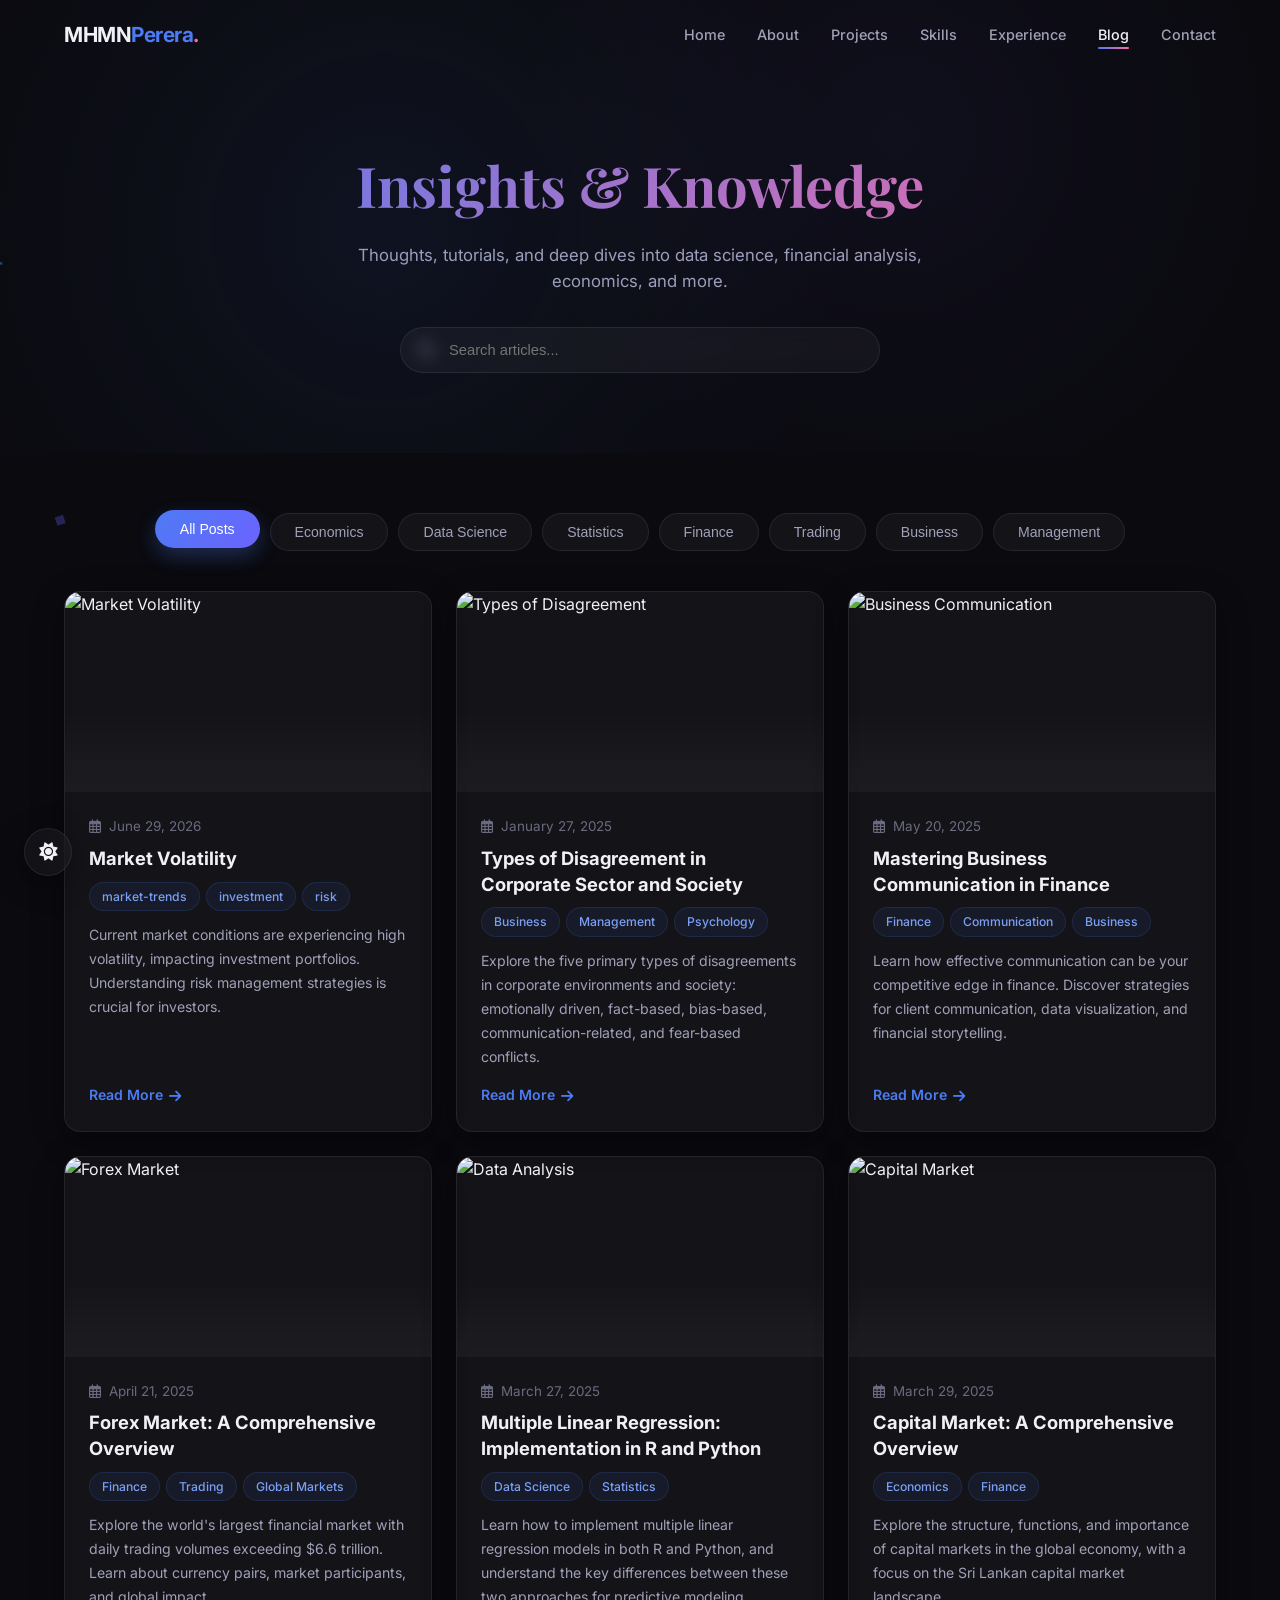
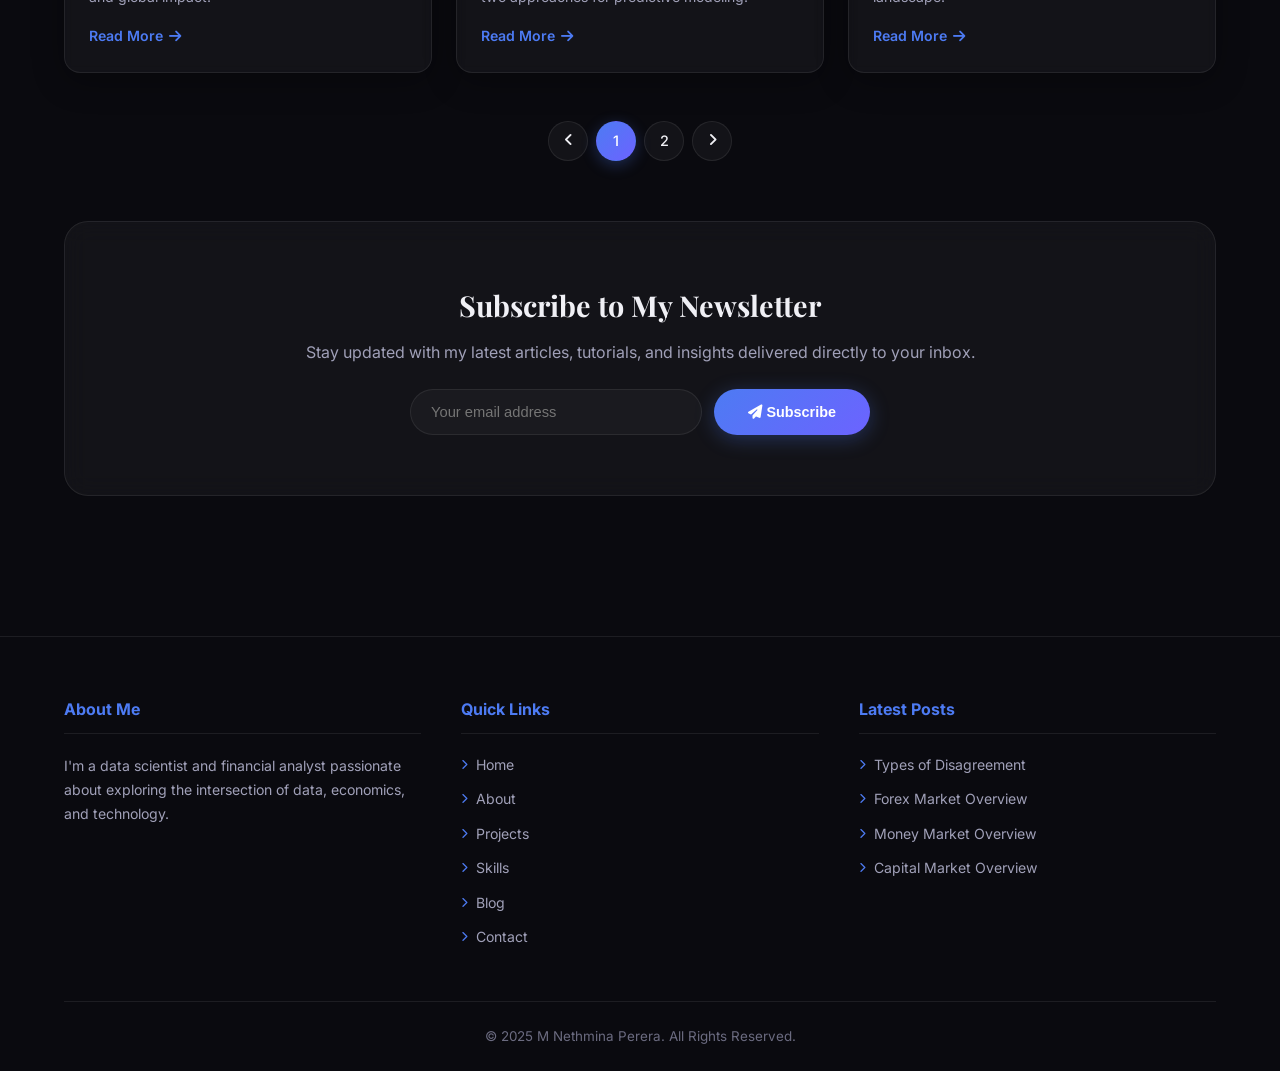
==== blog.html @ a7c8c7bb "fix: blog agent avoids duplicate topics via rotated search + existing title check, removed duplicate" ====
<!DOCTYPE html>
<html lang="en">
<head>
  <meta charset="UTF-8">
  <meta name="viewport" content="width=device-width, initial-scale=1.0">
  <title>Blog | M Nethmina Perera</title>
  <meta name="description" content="Insights and tutorials on data science, financial analysis, economics, and more by M. Nethmina Perera.">
  <link rel="stylesheet" href="https://cdnjs.cloudflare.com/ajax/libs/font-awesome/6.5.0/css/all.min.css">
  <link href="https://fonts.googleapis.com/css2?family=Inter:wght@300;400;500;600;700&family=Playfair+Display:wght@700&display=swap" rel="stylesheet">
  <link rel="stylesheet" href="style.css">
  <link rel="manifest" href="manifest.json">
  <meta name="theme-color" content="#4d7bf3">
  <style>
    .blog-hero {
      padding: 140px 24px 80px;
      text-align: center;
      position: relative;
      overflow: hidden;
    }
    .blog-hero::before {
      content: '';
      position: absolute;
      inset: 0;
      background: radial-gradient(circle at 30% 50%, rgba(77,123,243,.08) 0%, transparent 50%),
                  radial-gradient(circle at 70% 30%, rgba(108,99,255,.06) 0%, transparent 40%);
    }
    .blog-hero h1 {
      font-family: 'Playfair Display', serif;
      font-size: clamp(2.2rem, 5vw, 3.5rem);
      margin-bottom: 12px;
      background: linear-gradient(135deg, var(--primary), var(--accent));
      -webkit-background-clip: text;
      background-clip: text;
      color: transparent;
    }
    .blog-hero p { color: var(--text-secondary); max-width: 600px; margin: 0 auto 32px; font-size: 1.05rem; }
    .search-wrap { max-width: 480px; margin: 0 auto; position: relative; }
    .search-wrap input {
      width: 100%; padding: 14px 20px 14px 48px;
      border-radius: 50px; border: 1px solid var(--glass-border);
      background: var(--glass); color: var(--text);
      font-size: .92rem; transition: all .3s; backdrop-filter: blur(8px);
    }
    .search-wrap input:focus { outline: none; border-color: var(--primary); box-shadow: 0 0 0 3px rgba(77,123,243,.12); }
    .search-wrap i { position: absolute; left: 18px; top: 50%; transform: translateY(-50%); color: var(--text-muted); }
    .blog-main { padding: 60px 0 80px; }
    .blog-filter { display: flex; justify-content: center; gap: 10px; margin-bottom: 40px; flex-wrap: wrap; }
    .blog-posts-grid { display: grid; grid-template-columns: repeat(auto-fill, minmax(340px, 1fr)); gap: 24px; }
    .blog-post-card {
      background: var(--bg-card); border: 1px solid var(--glass-border);
      border-radius: var(--radius); overflow: hidden;
      box-shadow: var(--shadow); transition: all .4s cubic-bezier(.4,0,.2,1);
      display: flex; flex-direction: column; height: 100%; backdrop-filter: blur(4px);
    }
    .blog-post-card:hover {
      transform: translateY(-10px) scale(1.01);
      box-shadow: var(--shadow), 0 0 30px rgba(77,123,243,.1);
      border-color: rgba(77,123,243,.2);
    }
    .post-img { height: 200px; overflow: hidden; position: relative; }
    .post-img::after {
      content: ''; position: absolute; inset: 0;
      background: linear-gradient(to bottom, transparent 60%, var(--bg-card));
    }
    .post-img img { width: 100%; height: 100%; object-fit: cover; transition: transform .7s; }
    .blog-post-card:hover .post-img img { transform: scale(1.08); }
    .post-body { padding: 24px; display: flex; flex-direction: column; flex-grow: 1; }
    .post-date { color: var(--text-muted); font-size: .84rem; margin-bottom: 8px; }
    .post-date i { margin-right: 4px; }
    .post-body h2 { font-size: 1.15rem; margin-bottom: 10px; line-height: 1.4; }
    .post-body h2 a:hover { color: var(--primary); }
    .post-tags { display: flex; flex-wrap: wrap; gap: 6px; margin-bottom: 12px; }
    .post-tags .tag {
      padding: 4px 12px; border-radius: 50px;
      background: rgba(77,123,243,.08); border: 1px solid rgba(77,123,243,.15);
      color: var(--primary-light); font-size: .76rem; font-weight: 500; transition: all .3s;
    }
    .post-tags .tag:hover { background: var(--primary); color: #fff; border-color: var(--primary); }
    .post-body p { color: var(--text-secondary); font-size: .88rem; margin-bottom: 16px; flex-grow: 1; line-height: 1.7; }
    .pagination { display: flex; justify-content: center; gap: 8px; margin-top: 48px; }
    .page-link {
      width: 40px; height: 40px; border-radius: 50%;
      display: flex; align-items: center; justify-content: center;
      background: var(--glass); border: 1px solid var(--glass-border);
      color: var(--text); font-weight: 500; font-size: .9rem;
      transition: all .3s;
    }
    .page-link.active, .page-link:hover {
      background: linear-gradient(135deg, var(--primary), var(--secondary));
      color: #fff; border-color: transparent; box-shadow: 0 4px 15px rgba(77,123,243,.3);
    }
    .newsletter {
      background: var(--glass); border: 1px solid var(--glass-border);
      backdrop-filter: blur(12px); border-radius: var(--radius-lg);
      padding: 60px 32px; text-align: center; margin: 60px 0;
    }
    .newsletter h2 { font-family: 'Playfair Display', serif; font-size: clamp(1.4rem, 3vw, 1.8rem); margin-bottom: 12px; }
    .newsletter p { color: var(--text-secondary); margin-bottom: 24px; }
    .newsletter-form { display: flex; max-width: 460px; margin: 0 auto; gap: 12px; }
    .newsletter-form input {
      flex: 1; padding: 14px 20px; border-radius: 50px;
      border: 1px solid var(--glass-border); background: rgba(255,255,255,.03);
      color: var(--text); font-size: .92rem; transition: all .3s;
    }
    .newsletter-form input:focus { outline: none; border-color: var(--primary); box-shadow: 0 0 0 3px rgba(77,123,243,.12); }
    .light-theme .newsletter-form input { background: rgba(255,255,255,.7); }
    @media (max-width: 600px) {
      .newsletter-form { flex-direction: column; }
      .blog-posts-grid { grid-template-columns: 1fr; }
    }
  </style>
</head>
<body>

  <canvas id="particleCanvas"></canvas>

  <div class="loader" id="loader">
    <div class="spinner"></div>
  </div>

  <header id="header">
    <nav>
      <div class="logo">MHMN<span>Perera</span></div>
      <button class="mobile-menu-btn" id="mobileMenuBtn" aria-label="Menu">
        <i class="fas fa-bars"></i>
      </button>
      <ul class="nav-links" id="navLinks">
        <li><a href="index.html">Home</a></li>
        <li><a href="index.html#about">About</a></li>
        <li><a href="index.html#projects">Projects</a></li>
        <li><a href="index.html#skills">Skills</a></li>
        <li><a href="index.html#experience">Experience</a></li>
        <li><a href="blog.html" class="active">Blog</a></li>
        <li><a href="index.html#contact">Contact</a></li>
      </ul>
    </nav>
  </header>

  <main>
    <section class="blog-hero">
      <h1>Insights & Knowledge</h1>
      <p>Thoughts, tutorials, and deep dives into data science, financial analysis, economics, and more.</p>
      <div class="search-wrap">
        <i class="fas fa-search"></i>
        <input type="text" id="searchBar" placeholder="Search articles...">
      </div>
    </section>

    <section class="blog-main">
      <div class="container">
        <div class="blog-filter">
          <button class="filter-btn active" data-filter="all">All Posts</button>
          <button class="filter-btn" data-filter="economic">Economics</button>
          <button class="filter-btn" data-filter="data-science">Data Science</button>
          <button class="filter-btn" data-filter="statistics">Statistics</button>
          <button class="filter-btn" data-filter="finance">Finance</button>
          <button class="filter-btn" data-filter="trading">Trading</button>
          <button class="filter-btn" data-filter="business">Business</button>
          <button class="filter-btn" data-filter="management">Management</button>
        </div>

        <div class="blog-posts-grid" id="blogPosts">

          <article class="blog-post-card" data-tags="all finance finance finance">
            <div class="post-img">
              <img src="https://images.unsplash.com/photo-1551288049-bebda4e38f71?w=800&q=80" alt="Market Volatility" loading="lazy">
            </div>
            <div class="post-body">
              <div class="post-date"><i class="far fa-calendar-alt"></i> June 29, 2026</div>
              <h2><a href="blog/market-volatility.html">Market Volatility</a></h2>
              <div class="post-tags">
                <span class="tag">market-trends</span><span class="tag">investment</span><span class="tag">risk</span>
              </div>
              <p>Current market conditions are experiencing high volatility, impacting investment portfolios. Understanding risk management strategies is crucial for investors.</p>
              <a href="blog/market-volatility.html" class="read-more">Read More <i class="fas fa-arrow-right"></i></a>
            </div>
          </article>

          <article class="blog-post-card" data-tags="all business management psychology">
            <div class="post-img">
              <img src="https://images.unsplash.com/photo-1552664730-d307ca884978?w=800&q=80" alt="Types of Disagreement" loading="lazy">
            </div>
            <div class="post-body">
              <div class="post-date"><i class="far fa-calendar-alt"></i> January 27, 2025</div>
              <h2><a href="blog/disagreement-types.html">Types of Disagreement in Corporate Sector and Society</a></h2>
              <div class="post-tags">
                <span class="tag">Business</span>
                <span class="tag">Management</span>
                <span class="tag">Psychology</span>
              </div>
              <p>Explore the five primary types of disagreements in corporate environments and society: emotionally driven, fact-based, bias-based, communication-related, and fear-based conflicts.</p>
              <a href="blog/disagreement-types.html" class="read-more">Read More <i class="fas fa-arrow-right"></i></a>
            </div>
          </article>

          <article class="blog-post-card" data-tags="all finance business">
            <div class="post-img">
              <img src="https://images.unsplash.com/photo-1560472354-b33ff0c44a43?w=800&q=80" alt="Business Communication" loading="lazy">
            </div>
            <div class="post-body">
              <div class="post-date"><i class="far fa-calendar-alt"></i> May 20, 2025</div>
              <h2><a href="blog/business-communication-finance.html">Mastering Business Communication in Finance</a></h2>
              <div class="post-tags">
                <span class="tag">Finance</span>
                <span class="tag">Communication</span>
                <span class="tag">Business</span>
              </div>
              <p>Learn how effective communication can be your competitive edge in finance. Discover strategies for client communication, data visualization, and financial storytelling.</p>
              <a href="blog/business-communication-finance.html" class="read-more">Read More <i class="fas fa-arrow-right"></i></a>
            </div>
          </article>

          <article class="blog-post-card" data-tags="all economic finance trading">
            <div class="post-img">
              <img src="https://images.unsplash.com/photo-1611974789855-9c2a0a7236a3?w=800&q=80" alt="Forex Market" loading="lazy">
            </div>
            <div class="post-body">
              <div class="post-date"><i class="far fa-calendar-alt"></i> April 21, 2025</div>
              <h2><a href="blog/forex-market.html">Forex Market: A Comprehensive Overview</a></h2>
              <div class="post-tags">
                <span class="tag">Finance</span>
                <span class="tag">Trading</span>
                <span class="tag">Global Markets</span>
              </div>
              <p>Explore the world's largest financial market with daily trading volumes exceeding $6.6 trillion. Learn about currency pairs, market participants, and global impact.</p>
              <a href="blog/forex-market.html" class="read-more">Read More <i class="fas fa-arrow-right"></i></a>
            </div>
          </article>

          <article class="blog-post-card" data-tags="all data-science statistics">
            <div class="post-img">
              <img src="https://images.unsplash.com/photo-1551288049-bebda4e38f71?w=800&q=80" alt="Data Analysis" loading="lazy">
            </div>
            <div class="post-body">
              <div class="post-date"><i class="far fa-calendar-alt"></i> March 27, 2025</div>
              <h2><a href="blog/multiple-linear-regression.html">Multiple Linear Regression: Implementation in R and Python</a></h2>
              <div class="post-tags">
                <span class="tag">Data Science</span>
                <span class="tag">Statistics</span>
              </div>
              <p>Learn how to implement multiple linear regression models in both R and Python, and understand the key differences between these two approaches for predictive modeling.</p>
              <a href="blog/multiple-linear-regression.html" class="read-more">Read More <i class="fas fa-arrow-right"></i></a>
            </div>
          </article>

          <article class="blog-post-card" data-tags="all economic finance">
            <div class="post-img">
              <img src="https://images.unsplash.com/photo-1611974789855-9c2a0a7236a3?w=800&q=80" alt="Capital Market" loading="lazy">
            </div>
            <div class="post-body">
              <div class="post-date"><i class="far fa-calendar-alt"></i> March 29, 2025</div>
              <h2><a href="blog/capital-market.html">Capital Market: A Comprehensive Overview</a></h2>
              <div class="post-tags">
                <span class="tag">Economics</span>
                <span class="tag">Finance</span>
              </div>
              <p>Explore the structure, functions, and importance of capital markets in the global economy, with a focus on the Sri Lankan capital market landscape.</p>
              <a href="blog/capital-market.html" class="read-more">Read More <i class="fas fa-arrow-right"></i></a>
            </div>
          </article>

          <article class="blog-post-card" data-tags="all economic finance">
            <div class="post-img">
              <img src="https://images.unsplash.com/photo-1567427017947-545c5f8d16ad?w=800&q=80" alt="Money Market" loading="lazy">
            </div>
            <div class="post-body">
              <div class="post-date"><i class="far fa-calendar-alt"></i> March 31, 2025</div>
              <h2><a href="blog/money-market.html">Money Market: A Comprehensive Overview</a></h2>
              <div class="post-tags">
                <span class="tag">Economics</span>
                <span class="tag">Finance</span>
              </div>
              <p>Discover the essential components, functions, and significance of money markets in the financial system, including a look at Sri Lanka's money market.</p>
              <a href="blog/money-market.html" class="read-more">Read More <i class="fas fa-arrow-right"></i></a>
            </div>
          </article>
        </div>

        <div class="pagination" id="pagination"></div>

        <div class="newsletter fade-up">
          <h2>Subscribe to My Newsletter</h2>
          <p>Stay updated with my latest articles, tutorials, and insights delivered directly to your inbox.</p>
          <form class="newsletter-form" id="newsletterForm">
            <input type="email" placeholder="Your email address" required>
            <button type="submit" class="btn primary-btn" style="white-space:nowrap;">
              <i class="fas fa-paper-plane"></i> Subscribe
            </button>
          </form>
        </div>
      </div>
    </section>
  </main>

  <footer>
    <div class="container">
      <div class="footer-grid">
        <div class="footer-col">
          <h3>About Me</h3>
          <p style="color:var(--text-secondary);font-size:.88rem;line-height:1.7;">
            I'm a data scientist and financial analyst passionate about exploring the intersection of data, economics, and technology.
          </p>
        </div>
        <div class="footer-col">
          <h3>Quick Links</h3>
          <ul>
            <li><a href="index.html"><i class="fas fa-chevron-right"></i> Home</a></li>
            <li><a href="index.html#about"><i class="fas fa-chevron-right"></i> About</a></li>
            <li><a href="index.html#projects"><i class="fas fa-chevron-right"></i> Projects</a></li>
            <li><a href="index.html#skills"><i class="fas fa-chevron-right"></i> Skills</a></li>
            <li><a href="blog.html"><i class="fas fa-chevron-right"></i> Blog</a></li>
            <li><a href="index.html#contact"><i class="fas fa-chevron-right"></i> Contact</a></li>
          </ul>
        </div>
        <div class="footer-col">
          <h3>Latest Posts</h3>
          <ul>
            <li><a href="blog/disagreement-types.html"><i class="fas fa-chevron-right"></i> Types of Disagreement</a></li>
            <li><a href="blog/forex-market.html"><i class="fas fa-chevron-right"></i> Forex Market Overview</a></li>
            <li><a href="blog/money-market.html"><i class="fas fa-chevron-right"></i> Money Market Overview</a></li>
            <li><a href="blog/capital-market.html"><i class="fas fa-chevron-right"></i> Capital Market Overview</a></li>
          </ul>
        </div>
      </div>
      <div class="copyright">
        <p>&copy; 2025 M Nethmina Perera. All Rights Reserved.</p>
      </div>
    </div>
  </footer>

  <div class="theme-toggle" id="themeToggle">
    <i class="fas fa-sun"></i>
  </div>

  <a href="#" class="back-to-top" id="backToTop" aria-label="Back to top">
    <i class="fas fa-arrow-up"></i>
  </a>

  <script src="script.js"></script>
  <script>
    document.addEventListener('DOMContentLoaded', () => {
      const POSTS_PER_PAGE = 6;
      const posts = document.querySelectorAll('.blog-post-card');
      const pagination = document.getElementById('pagination');
      const filterBtns = document.querySelectorAll('.blog-filter .filter-btn');
      const searchBar = document.getElementById('searchBar');

      let currentFilter = 'all';
      let currentPage = 1;

      function getVisiblePosts() {
        const term = searchBar ? searchBar.value.toLowerCase() : '';
        return Array.from(posts).filter(post => {
          const tags = post.dataset.tags.split(' ');
          if (currentFilter !== 'all' && !tags.includes(currentFilter)) return false;
          if (term) {
            const title = post.querySelector('h2').textContent.toLowerCase();
            const content = post.querySelector('p').textContent.toLowerCase();
            const allTags = post.dataset.tags.toLowerCase();
            if (!title.includes(term) && !content.includes(term) && !allTags.includes(term)) return false;
          }
          return true;
        });
      }

      function renderPage() {
        const visible = getVisiblePosts();
        const totalPages = Math.max(1, Math.ceil(visible.length / POSTS_PER_PAGE));
        if (currentPage > totalPages) currentPage = totalPages;
        if (currentPage < 1) currentPage = 1;

        posts.forEach(p => { p.style.display = 'none'; p.style.opacity = '0'; });

        const start = (currentPage - 1) * POSTS_PER_PAGE;
        const pagePosts = visible.slice(start, start + POSTS_PER_PAGE);
        pagePosts.forEach((p, i) => {
          p.style.display = 'flex';
          requestAnimationFrame(() => {
            p.style.opacity = '1';
            p.style.transform = 'translateY(0)';
          });
        });

        renderPagination(totalPages);
      }

      function renderPagination(totalPages) {
        if (!pagination) return;
        pagination.innerHTML = '';

        if (totalPages <= 1) return;

        const prev = document.createElement('a');
        prev.href = '#';
        prev.className = 'page-link';
        prev.innerHTML = '<i class="fas fa-angle-left"></i>';
        prev.addEventListener('click', e => { e.preventDefault(); if (currentPage > 1) { currentPage--; renderPage(); } });
        pagination.appendChild(prev);

        for (let i = 1; i <= totalPages; i++) {
          const link = document.createElement('a');
          link.href = '#';
          link.className = 'page-link' + (i === currentPage ? ' active' : '');
          link.textContent = i;
          link.addEventListener('click', e => { e.preventDefault(); currentPage = i; renderPage(); });
          pagination.appendChild(link);
        }

        const next = document.createElement('a');
        next.href = '#';
        next.className = 'page-link';
        next.innerHTML = '<i class="fas fa-angle-right"></i>';
        next.addEventListener('click', e => { e.preventDefault(); if (currentPage < totalPages) { currentPage++; renderPage(); } });
        pagination.appendChild(next);
      }

      filterBtns.forEach(btn => {
        btn.addEventListener('click', () => {
          filterBtns.forEach(b => b.classList.remove('active'));
          btn.classList.add('active');
          currentFilter = btn.dataset.filter;
          currentPage = 1;
          renderPage();
        });
      });

      if (searchBar) {
        searchBar.addEventListener('keyup', () => { currentPage = 1; renderPage(); });
      }

      const nlForm = document.getElementById('newsletterForm');
      if (nlForm) {
        nlForm.addEventListener('submit', e => {
          e.preventDefault();
          const input = nlForm.querySelector('input');
          if (input.value.trim()) {
            alert('Thanks for subscribing!');
            input.value = '';
          }
        });
      }

      renderPage();
    });
  </script>
</body>
</html>
---- style.css ----
:root {
  --primary: #4d7bf3;
  --primary-dark: #3a5fc8;
  --primary-light: #7a9ff5;
  --secondary: #6c63ff;
  --accent: #ff6b9d;
  --bg: #0a0a0f;
  --bg-alt: #0f0f1a;
  --bg-card: rgba(255, 255, 255, 0.04);
  --text: #f0f0f5;
  --text-secondary: #a0a0b8;
  --text-muted: #6b6b80;
  --border: rgba(255, 255, 255, 0.08);
  --shadow: 0 8px 32px rgba(0, 0, 0, 0.3);
  --radius: 16px;
  --radius-lg: 24px;
  --glass: rgba(255, 255, 255, 0.04);
  --glass-border: rgba(255, 255, 255, 0.08);
  --glow: 0 0 20px rgba(77, 123, 243, 0.15);
}

.light-theme {
  --bg: #f0f2f8;
  --bg-alt: #e8eaf3;
  --bg-card: rgba(255, 255, 255, 0.7);
  --text: #1a1a2e;
  --text-secondary: #555570;
  --text-muted: #8888a0;
  --border: rgba(0, 0, 0, 0.08);
  --glass: rgba(255, 255, 255, 0.6);
  --glass-border: rgba(255, 255, 255, 0.5);
  --shadow: 0 8px 32px rgba(0, 0, 0, 0.06);
  --glow: 0 0 20px rgba(77, 123, 243, 0.08);
}

* { margin: 0; padding: 0; box-sizing: border-box; }

html {
  scroll-behavior: smooth;
  scroll-padding-top: 80px;
}

body {
  font-family: 'Inter', -apple-system, BlinkMacSystemFont, sans-serif;
  background: var(--bg);
  color: var(--text);
  line-height: 1.6;
  transition: background 0.4s, color 0.4s;
  overflow-x: hidden;
}

::-webkit-scrollbar { width: 6px; }
::-webkit-scrollbar-track { background: var(--bg); }
::-webkit-scrollbar-thumb { background: var(--primary); border-radius: 3px; }

::selection { background: var(--primary); color: #fff; }

a { text-decoration: none; color: inherit; transition: color 0.3s; }
a:hover { color: var(--primary); }
img { max-width: 100%; height: auto; display: block; }
ul { list-style: none; }

.container {
  max-width: 1200px;
  margin: 0 auto;
  padding: 0 24px;
}

section { padding: 120px 0; position: relative; }

/* ---- Scroll Progress Bar ---- */
#scrollProgress {
  position: fixed;
  top: 0;
  left: 0;
  height: 3px;
  background: linear-gradient(90deg, var(--primary), var(--secondary), var(--accent));
  z-index: 1001;
  width: 0%;
  transition: width 0.1s;
}

/* ---- Section Titles ---- */
.section-title {
  font-size: clamp(2rem, 4vw, 2.8rem);
  font-weight: 700;
  text-align: center;
  margin-bottom: 16px;
  font-family: 'Playfair Display', serif;
  background: linear-gradient(135deg, var(--primary), var(--accent));
  -webkit-background-clip: text;
  background-clip: text;
  color: transparent;
}

.section-title::after {
  content: '';
  display: block;
  width: 60px;
  height: 3px;
  background: linear-gradient(90deg, var(--primary), var(--accent));
  margin: 16px auto 0;
  border-radius: 2px;
}

.section-desc {
  text-align: center;
  color: var(--text-secondary);
  max-width: 600px;
  margin: 0 auto 60px;
  font-size: 1.05rem;
}

/* ---- Buttons ---- */
.btn {
  display: inline-block;
  padding: 14px 34px;
  border-radius: 50px;
  font-weight: 600;
  font-size: 0.9rem;
  cursor: pointer;
  transition: all 0.35s cubic-bezier(0.4, 0, 0.2, 1);
  border: none;
  text-align: center;
  position: relative;
  overflow: hidden;
}

.btn::before {
  content: '';
  position: absolute;
  inset: 0;
  background: linear-gradient(135deg, rgba(255,255,255,0.1), transparent);
  opacity: 0;
  transition: opacity 0.3s;
}

.btn:hover::before { opacity: 1; }

.primary-btn {
  background: linear-gradient(135deg, var(--primary), var(--secondary));
  color: #fff;
  box-shadow: 0 4px 20px rgba(77, 123, 243, 0.3);
}

.primary-btn:hover {
  transform: translateY(-4px) scale(1.02);
  box-shadow: 0 8px 30px rgba(77, 123, 243, 0.5);
  color: #fff;
}

.secondary-btn {
  background: transparent;
  color: var(--text);
  border: 1.5px solid var(--glass-border);
  backdrop-filter: blur(10px);
}

.secondary-btn:hover {
  background: var(--glass);
  border-color: var(--primary);
  transform: translateY(-4px);
  color: var(--text);
}

.small-btn {
  padding: 10px 22px;
  font-size: 0.82rem;
}

/* ---- Header / Nav ---- */
header {
  position: fixed;
  top: 0;
  left: 0;
  right: 0;
  z-index: 1000;
  padding: 0;
  transition: all 0.4s;
}

header.scrolled {
  background: var(--glass);
  backdrop-filter: blur(20px);
  -webkit-backdrop-filter: blur(20px);
  border-bottom: 1px solid var(--glass-border);
}

nav {
  display: flex;
  justify-content: space-between;
  align-items: center;
  padding: 18px 24px;
  max-width: 1200px;
  margin: 0 auto;
}

.logo {
  font-size: 1.3rem;
  font-weight: 700;
  letter-spacing: -0.5px;
}

.logo span { color: var(--primary); }
.logo span::after { content: '.'; color: var(--accent); }

.nav-links { display: flex; gap: 32px; }

.nav-links a {
  font-weight: 500;
  font-size: 0.9rem;
  position: relative;
  padding: 4px 0;
  color: var(--text-secondary);
  transition: color 0.3s;
}

.nav-links a::after {
  content: '';
  position: absolute;
  bottom: -2px;
  left: 0;
  width: 0;
  height: 2px;
  background: linear-gradient(90deg, var(--primary), var(--accent));
  transition: width 0.3s;
  border-radius: 1px;
}

.nav-links a:hover,
.nav-links a.active {
  color: var(--text);
}

.nav-links a:hover::after,
.nav-links a.active::after { width: 100%; }

.mobile-menu-btn {
  display: none;
  background: none;
  border: none;
  color: var(--text);
  font-size: 1.5rem;
  cursor: pointer;
  z-index: 100;
}

/* ---- Particle Canvas ---- */
#particleCanvas {
  position: fixed;
  inset: 0;
  z-index: 1;
  pointer-events: none;
}

/* ---- Hero ---- */
.hero {
  min-height: 100vh;
  display: flex;
  align-items: center;
  justify-content: center;
  text-align: center;
  padding: 120px 24px 80px;
  position: relative;
  overflow: hidden;
}

.hero-bg {
  position: absolute;
  inset: 0;
  z-index: 0;
  overflow: hidden;
}

.hero-bg .orb {
  position: absolute;
  border-radius: 50%;
  filter: blur(80px);
  opacity: 0.3;
  animation: orbFloat 20s ease-in-out infinite;
}

.hero-bg .orb:nth-child(1) {
  width: 500px;
  height: 500px;
  background: var(--primary);
  top: -10%;
  right: -10%;
  animation-delay: 0s;
}

.hero-bg .orb:nth-child(2) {
  width: 400px;
  height: 400px;
  background: var(--secondary);
  bottom: -15%;
  left: -10%;
  animation-delay: -7s;
}

.hero-bg .orb:nth-child(3) {
  width: 300px;
  height: 300px;
  background: var(--accent);
  top: 40%;
  left: 50%;
  transform: translateX(-50%);
  animation-delay: -14s;
}

@keyframes orbFloat {
  0%, 100% { transform: translate(0, 0) scale(1); }
  33% { transform: translate(30px, -30px) scale(1.1); }
  66% { transform: translate(-20px, 20px) scale(0.9); }
}

.hero-content {
  position: relative;
  z-index: 2;
  max-width: 800px;
}

.hero-badge {
  display: inline-block;
  padding: 8px 20px;
  border-radius: 50px;
  background: var(--glass);
  border: 1px solid var(--glass-border);
  backdrop-filter: blur(10px);
  font-size: 0.82rem;
  color: var(--text-secondary);
  margin-bottom: 24px;
  letter-spacing: 0.5px;
}

.hero-badge i { color: var(--primary); margin-right: 6px; }

.hero h1 {
  font-size: clamp(2.5rem, 6vw, 4.5rem);
  font-weight: 700;
  margin-bottom: 16px;
  font-family: 'Playfair Display', serif;
  background: linear-gradient(135deg, var(--text), var(--primary-light), var(--accent));
  -webkit-background-clip: text;
  background-clip: text;
  color: transparent;
  line-height: 1.15;
}

.hero .subtitle {
  font-size: clamp(1rem, 2vw, 1.3rem);
  color: var(--text-secondary);
  margin-bottom: 36px;
  min-height: 2em;
}

.hero .subtitle .cursor {
  display: inline-block;
  width: 2px;
  height: 1.2em;
  background: var(--primary);
  margin-left: 2px;
  animation: blink 0.8s step-end infinite;
  vertical-align: text-bottom;
}

@keyframes blink {
  0%, 100% { opacity: 1; }
  50% { opacity: 0; }
}

.typed-text { color: var(--primary); }

.hero-buttons {
  display: flex;
  gap: 14px;
  justify-content: center;
  flex-wrap: wrap;
}

.scroll-indicator {
  position: absolute;
  bottom: 36px;
  left: 50%;
  transform: translateX(-50%);
  display: flex;
  flex-direction: column;
  align-items: center;
  gap: 8px;
  color: var(--text-muted);
  font-size: 0.78rem;
  animation: floatArrow 2.5s ease-in-out infinite;
  cursor: pointer;
  z-index: 1;
}

.scroll-indicator i { font-size: 1rem; }

@keyframes floatArrow {
  0%, 100% { transform: translateX(-50%) translateY(0); opacity: 0.4; }
  50% { transform: translateX(-50%) translateY(8px); opacity: 1; }
}

/* ---- Section backgrounds ---- */
.about { background: var(--bg-alt); position: relative; }

.about::before {
  content: '';
  position: absolute;
  top: 0;
  left: 0;
  right: 0;
  height: 1px;
  background: linear-gradient(90deg, transparent, var(--primary), transparent);
}

.about-grid {
  display: grid;
  grid-template-columns: 300px 1fr;
  gap: 60px;
  align-items: start;
}

.about-image {
  border-radius: var(--radius-lg);
  overflow: hidden;
  box-shadow: var(--shadow), var(--glow);
  transition: transform 0.4s, box-shadow 0.4s;
  position: relative;
}

.about-image::after {
  content: '';
  position: absolute;
  inset: 0;
  border-radius: var(--radius-lg);
  border: 1px solid var(--glass-border);
  pointer-events: none;
}

.about-image:hover {
  transform: translateY(-8px) scale(1.01);
  box-shadow: var(--shadow), 0 0 30px rgba(77, 123, 243, 0.2);
}

.about-image img { width: 100%; transition: transform 0.6s; }
.about-image:hover img { transform: scale(1.05); }

.about-text p {
  color: var(--text-secondary);
  margin-bottom: 16px;
  font-size: 1.02rem;
  line-height: 1.8;
}

.about-details {
  display: grid;
  grid-template-columns: 1fr 1fr;
  gap: 14px;
  margin: 24px 0;
}

.detail-item {
  display: flex;
  align-items: center;
  gap: 12px;
}

.detail-item i {
  width: 40px;
  height: 40px;
  border-radius: 50%;
  background: rgba(77, 123, 243, 0.1);
  color: var(--primary);
  display: flex;
  align-items: center;
  justify-content: center;
  flex-shrink: 0;
  font-size: 0.95rem;
}

.social-links {
  display: flex;
  gap: 12px;
  margin-top: 24px;
}

.social-icon {
  width: 44px;
  height: 44px;
  border-radius: 50%;
  background: var(--glass);
  border: 1px solid var(--glass-border);
  color: var(--text-secondary);
  display: flex;
  align-items: center;
  justify-content: center;
  font-size: 1.05rem;
  transition: all 0.35s;
}

.social-icon:hover {
  background: var(--primary);
  border-color: var(--primary);
  color: #fff;
  transform: translateY(-5px);
  box-shadow: 0 8px 20px rgba(77, 123, 243, 0.3);
}

/* ---- Projects ---- */
.projects { position: relative; }

.projects::before {
  content: '';
  position: absolute;
  top: 0;
  left: 0;
  right: 0;
  height: 1px;
  background: linear-gradient(90deg, transparent, var(--primary), transparent);
}

.project-filters {
  display: flex;
  justify-content: center;
  gap: 10px;
  margin-bottom: 44px;
  flex-wrap: wrap;
}

.filter-btn {
  padding: 10px 24px;
  border-radius: 50px;
  background: var(--glass);
  border: 1px solid var(--glass-border);
  color: var(--text-secondary);
  cursor: pointer;
  font-size: 0.88rem;
  font-weight: 500;
  transition: all 0.35s;
}

.filter-btn.active,
.filter-btn:hover {
  background: linear-gradient(135deg, var(--primary), var(--secondary));
  color: #fff;
  border-color: transparent;
  transform: translateY(-3px);
  box-shadow: 0 8px 20px rgba(77, 123, 243, 0.3);
}

.projects-grid {
  display: grid;
  grid-template-columns: repeat(auto-fill, minmax(340px, 1fr));
  gap: 24px;
}

.project-card {
  background: var(--bg-card);
  border: 1px solid var(--glass-border);
  border-radius: var(--radius);
  overflow: hidden;
  box-shadow: var(--shadow);
  transition: all 0.4s cubic-bezier(0.4, 0, 0.2, 1);
  display: flex;
  flex-direction: column;
  height: 100%;
  backdrop-filter: blur(4px);
  transform-style: preserve-3d;
  perspective: 1000px;
}

.project-card:hover {
  transform: translateY(-10px) scale(1.01);
  box-shadow: var(--shadow), 0 0 30px rgba(77, 123, 243, 0.1);
  border-color: rgba(77, 123, 243, 0.2);
}

.project-image {
  height: 200px;
  overflow: hidden;
  position: relative;
}

.project-image::after {
  content: '';
  position: absolute;
  inset: 0;
  background: linear-gradient(to bottom, transparent 60%, var(--bg-card));
  pointer-events: none;
}

.project-image img {
  width: 100%;
  height: 100%;
  object-fit: cover;
  transition: transform 0.7s;
}

.project-card:hover .project-image img { transform: scale(1.08); }

.project-content {
  padding: 24px;
  display: flex;
  flex-direction: column;
  flex-grow: 1;
}

.project-content h3 {
  font-size: 1.15rem;
  margin-bottom: 12px;
  line-height: 1.4;
}

.project-content p {
  color: var(--text-secondary);
  font-size: 0.9rem;
  margin-bottom: 16px;
  flex-grow: 1;
  line-height: 1.7;
}

.project-tech {
  display: flex;
  flex-wrap: wrap;
  gap: 8px;
  margin-bottom: 16px;
}

.project-tech span {
  padding: 5px 14px;
  border-radius: 50px;
  background: rgba(77, 123, 243, 0.08);
  border: 1px solid rgba(77, 123, 243, 0.15);
  color: var(--primary-light);
  font-size: 0.78rem;
  font-weight: 500;
  transition: all 0.3s;
}

.project-tech span:hover {
  background: var(--primary);
  color: #fff;
  border-color: var(--primary);
}

.project-links { display: flex; gap: 10px; margin-top: auto; }

/* ---- Modal ---- */
.project-detail-modal {
  position: fixed;
  inset: 0;
  background: rgba(0, 0, 0, 0.7);
  backdrop-filter: blur(12px);
  z-index: 1001;
  display: flex;
  align-items: center;
  justify-content: center;
  padding: 20px;
  opacity: 0;
  visibility: hidden;
  transition: all 0.4s;
}

.project-detail-modal.active {
  opacity: 1;
  visibility: visible;
}

.modal-content {
  background: var(--glass);
  backdrop-filter: blur(24px);
  border: 1px solid var(--glass-border);
  border-radius: var(--radius-lg);
  max-width: 900px;
  width: 100%;
  max-height: 90vh;
  overflow-y: auto;
  padding: 36px;
  position: relative;
  transform: translateY(30px) scale(0.95);
  transition: transform 0.4s cubic-bezier(0.4, 0, 0.2, 1);
  box-shadow: var(--shadow);
}

.project-detail-modal.active .modal-content {
  transform: translateY(0) scale(1);
}

.modal-header {
  display: flex;
  justify-content: space-between;
  align-items: center;
  margin-bottom: 24px;
  padding-bottom: 16px;
  border-bottom: 1px solid var(--glass-border);
}

.modal-header h2 {
  font-size: 1.5rem;
  font-family: 'Playfair Display', serif;
}

.modal-close {
  width: 40px;
  height: 40px;
  border-radius: 50%;
  background: var(--glass);
  border: 1px solid var(--glass-border);
  color: var(--text);
  font-size: 1.2rem;
  cursor: pointer;
  display: flex;
  align-items: center;
  justify-content: center;
  transition: all 0.3s;
}

.modal-close:hover {
  background: var(--accent);
  color: #fff;
  border-color: var(--accent);
  transform: rotate(90deg);
}

.modal-body {
  display: grid;
  grid-template-columns: 1fr 1fr;
  gap: 28px;
}

.modal-video {
  border-radius: var(--radius);
  overflow: hidden;
}

.modal-video video { width: 100%; display: block; border-radius: var(--radius); }

.modal-text h3 {
  font-size: 1.15rem;
  color: var(--primary);
  margin: 20px 0 10px;
}

.modal-text p {
  color: var(--text-secondary);
  line-height: 1.7;
  margin-bottom: 16px;
}

/* ---- Skills ---- */
.skills { background: var(--bg-alt); position: relative; }

.skills::before {
  content: '';
  position: absolute;
  top: 0;
  left: 0;
  right: 0;
  height: 1px;
  background: linear-gradient(90deg, transparent, var(--primary), transparent);
}

.skills-grid {
  display: grid;
  grid-template-columns: repeat(auto-fit, minmax(280px, 1fr));
  gap: 24px;
}

.skill-category {
  background: var(--bg-card);
  border: 1px solid var(--glass-border);
  padding: 28px;
  border-radius: var(--radius);
  box-shadow: var(--shadow);
  transition: all 0.4s;
  backdrop-filter: blur(4px);
}

.skill-category:hover {
  transform: translateY(-8px);
  box-shadow: var(--shadow), var(--glow);
  border-color: rgba(77, 123, 243, 0.2);
}

.skill-category h3 {
  font-size: 1.15rem;
  margin-bottom: 24px;
  color: var(--primary);
  padding-bottom: 12px;
  border-bottom: 1px solid var(--glass-border);
}

.skill-item { margin-bottom: 20px; }
.skill-item:last-child { margin-bottom: 0; }

.skill-info {
  display: flex;
  justify-content: space-between;
  margin-bottom: 8px;
  font-size: 0.88rem;
  font-weight: 500;
}

.skill-bar {
  height: 6px;
  background: rgba(255, 255, 255, 0.06);
  border-radius: 10px;
  overflow: hidden;
}

.skill-progress {
  height: 100%;
  background: linear-gradient(90deg, var(--primary), var(--secondary));
  border-radius: 10px;
  width: 0;
  transition: width 1.5s cubic-bezier(0.4, 0, 0.2, 1);
  position: relative;
}

.skill-progress::after {
  content: '';
  position: absolute;
  right: 0;
  top: 50%;
  transform: translateY(-50%);
  width: 10px;
  height: 10px;
  border-radius: 50%;
  background: var(--primary-light);
  box-shadow: 0 0 10px var(--primary);
}

/* ---- Experience ---- */
.experience { position: relative; }

.experience::before {
  content: '';
  position: absolute;
  top: 0;
  left: 0;
  right: 0;
  height: 1px;
  background: linear-gradient(90deg, transparent, var(--primary), transparent);
}

.timeline {
  position: relative;
  max-width: 800px;
  margin: 0 auto;
}

.timeline::before {
  content: '';
  position: absolute;
  top: 0;
  bottom: 0;
  left: 50%;
  width: 2px;
  background: linear-gradient(to bottom, var(--primary), var(--accent), transparent);
  transform: translateX(-50%);
}

.timeline-item {
  position: relative;
  margin-bottom: 48px;
}

.timeline-item:last-child { margin-bottom: 0; }

.timeline-icon {
  position: absolute;
  left: 50%;
  top: 0;
  width: 48px;
  height: 48px;
  border-radius: 50%;
  background: linear-gradient(135deg, var(--primary), var(--secondary));
  color: #fff;
  display: flex;
  align-items: center;
  justify-content: center;
  font-size: 1.1rem;
  transform: translateX(-50%);
  z-index: 1;
  box-shadow: 0 0 0 4px var(--bg), 0 0 20px rgba(77, 123, 243, 0.3);
}

.timeline-content {
  position: relative;
  width: calc(50% - 44px);
  padding: 24px;
  background: var(--bg-card);
  border: 1px solid var(--glass-border);
  border-radius: var(--radius);
  box-shadow: var(--shadow);
  transition: all 0.4s;
  backdrop-filter: blur(4px);
}

.timeline-content:hover {
  transform: translateY(-6px);
  box-shadow: var(--shadow), var(--glow);
  border-color: rgba(77, 123, 243, 0.2);
}

.timeline-item:nth-child(odd) .timeline-content { margin-left: auto; }
.timeline-item:nth-child(even) .timeline-content { margin-right: auto; }

.timeline-item:nth-child(odd) .timeline-content::before {
  content: '';
  position: absolute;
  top: 18px;
  left: -9px;
  width: 16px;
  height: 16px;
  background: var(--bg-card);
  border: 1px solid var(--glass-border);
  border-right: none;
  border-top: none;
  transform: rotate(45deg);
}

.timeline-item:nth-child(even) .timeline-content::before {
  content: '';
  position: absolute;
  top: 18px;
  right: -9px;
  width: 16px;
  height: 16px;
  background: var(--bg-card);
  border: 1px solid var(--glass-border);
  border-left: none;
  border-top: none;
  transform: rotate(-45deg);
}

.timeline-content h3 {
  font-size: 1.1rem;
  margin-bottom: 4px;
  color: var(--primary);
}

.timeline-date {
  color: var(--text-muted);
  font-size: 0.84rem;
  margin-bottom: 12px;
  font-weight: 500;
}

.timeline-content p {
  color: var(--text-secondary);
  font-size: 0.9rem;
  line-height: 1.6;
}

.timeline-content ul {
  margin-top: 8px;
  padding-left: 20px;
  list-style: disc;
}

.timeline-content ul li {
  color: var(--text-secondary);
  font-size: 0.88rem;
  margin-bottom: 4px;
}

/* ---- Blog Preview ---- */
.blog-preview { background: var(--bg-alt); position: relative; }

.blog-preview::before {
  content: '';
  position: absolute;
  top: 0;
  left: 0;
  right: 0;
  height: 1px;
  background: linear-gradient(90deg, transparent, var(--primary), transparent);
}

.blog-preview-grid {
  display: grid;
  grid-template-columns: repeat(auto-fill, minmax(340px, 1fr));
  gap: 24px;
  margin-bottom: 40px;
}

.blog-card {
  background: var(--bg-card);
  border: 1px solid var(--glass-border);
  border-radius: var(--radius);
  overflow: hidden;
  box-shadow: var(--shadow);
  transition: all 0.4s cubic-bezier(0.4, 0, 0.2, 1);
  display: flex;
  flex-direction: column;
  height: 100%;
  backdrop-filter: blur(4px);
}

.blog-card:hover {
  transform: translateY(-10px) scale(1.01);
  box-shadow: var(--shadow), 0 0 30px rgba(77, 123, 243, 0.1);
  border-color: rgba(77, 123, 243, 0.2);
}

.blog-card-image {
  height: 200px;
  overflow: hidden;
  position: relative;
}

.blog-card-image::after {
  content: '';
  position: absolute;
  inset: 0;
  background: linear-gradient(to bottom, transparent 60%, var(--bg-card));
}

.blog-card-image img {
  width: 100%;
  height: 100%;
  object-fit: cover;
  transition: transform 0.7s;
}

.blog-card:hover .blog-card-image img { transform: scale(1.08); }

.blog-card-content {
  padding: 24px;
  display: flex;
  flex-direction: column;
  flex-grow: 1;
}

.blog-card-date {
  color: var(--text-muted);
  font-size: 0.84rem;
  margin-bottom: 8px;
}

.blog-card-content h3 {
  font-size: 1.1rem;
  margin-bottom: 12px;
  line-height: 1.4;
}

.blog-card-content h3 a { transition: color 0.3s; }
.blog-card-content h3 a:hover { color: var(--primary); }

.blog-card-content p {
  color: var(--text-secondary);
  font-size: 0.88rem;
  margin-bottom: 16px;
  flex-grow: 1;
  line-height: 1.6;
}

.read-more {
  color: var(--primary);
  font-weight: 600;
  font-size: 0.88rem;
  display: inline-flex;
  align-items: center;
  gap: 6px;
  transition: gap 0.3s;
}

.read-more:hover { gap: 10px; }

/* ---- Contact ---- */
.contact { position: relative; }

.contact::before {
  content: '';
  position: absolute;
  top: 0;
  left: 0;
  right: 0;
  height: 1px;
  background: linear-gradient(90deg, transparent, var(--primary), transparent);
}

.contact-grid {
  display: grid;
  grid-template-columns: 1fr 2fr;
  gap: 40px;
}

.contact-info {
  background: var(--bg-card);
  border: 1px solid var(--glass-border);
  padding: 32px;
  border-radius: var(--radius);
  box-shadow: var(--shadow);
  backdrop-filter: blur(4px);
}

.contact-item {
  display: flex;
  gap: 16px;
  margin-bottom: 24px;
}

.contact-item:last-child { margin-bottom: 0; }

.contact-item i {
  width: 48px;
  height: 48px;
  border-radius: 50%;
  background: rgba(77, 123, 243, 0.1);
  color: var(--primary);
  display: flex;
  align-items: center;
  justify-content: center;
  flex-shrink: 0;
  font-size: 1.1rem;
}

.contact-item h3 { font-size: 0.95rem; margin-bottom: 4px; }

.contact-item p,
.contact-item a {
  color: var(--text-secondary);
  font-size: 0.88rem;
}

.contact-item a:hover { color: var(--primary); }

.contact-form {
  background: var(--bg-card);
  border: 1px solid var(--glass-border);
  padding: 32px;
  border-radius: var(--radius);
  box-shadow: var(--shadow);
  backdrop-filter: blur(4px);
}

.form-group { margin-bottom: 20px; }

.form-group label {
  display: block;
  margin-bottom: 6px;
  font-weight: 500;
  font-size: 0.88rem;
  color: var(--text-secondary);
}

.form-group input,
.form-group textarea {
  width: 100%;
  padding: 14px 16px;
  border-radius: 12px;
  border: 1px solid var(--glass-border);
  background: rgba(255, 255, 255, 0.03);
  color: var(--text);
  font-size: 0.92rem;
  transition: all 0.3s;
  font-family: inherit;
}

.light-theme .form-group input,
.light-theme .form-group textarea {
  background: rgba(255, 255, 255, 0.8);
}

.form-group input:focus,
.form-group textarea:focus {
  outline: none;
  border-color: var(--primary);
  box-shadow: 0 0 0 3px rgba(77, 123, 243, 0.12);
}

.form-message {
  margin-top: 16px;
  padding: 12px 16px;
  border-radius: 10px;
  display: none;
  font-size: 0.88rem;
}

.form-message.success { display: block; background: rgba(39, 174, 96, 0.1); color: #27ae60; border: 1px solid rgba(39, 174, 96, 0.2); }
.form-message.error { display: block; background: rgba(231, 76, 60, 0.1); color: #e74c3c; border: 1px solid rgba(231, 76, 60, 0.2); }

/* ---- Footer ---- */
footer {
  border-top: 1px solid var(--glass-border);
  padding: 60px 0 24px;
}

.footer-grid {
  display: grid;
  grid-template-columns: repeat(auto-fit, minmax(200px, 1fr));
  gap: 40px;
  margin-bottom: 40px;
}

.footer-col h3 {
  font-size: 1rem;
  margin-bottom: 20px;
  color: var(--primary);
  padding-bottom: 10px;
  border-bottom: 1px solid var(--glass-border);
}

.footer-col ul li { margin-bottom: 12px; }

.footer-col ul li a {
  color: var(--text-secondary);
  font-size: 0.88rem;
  display: flex;
  align-items: center;
  gap: 8px;
  transition: all 0.3s;
}

.footer-col ul li a:hover {
  color: var(--text);
  transform: translateX(5px);
}

.footer-col ul li a i { font-size: 0.65rem; color: var(--primary); }

.copyright {
  text-align: center;
  padding-top: 24px;
  border-top: 1px solid var(--glass-border);
  color: var(--text-muted);
  font-size: 0.84rem;
}

/* ---- Fixed UI ---- */
.theme-toggle {
  position: fixed;
  bottom: 24px;
  left: 24px;
  width: 48px;
  height: 48px;
  border-radius: 50%;
  background: var(--glass);
  border: 1px solid var(--glass-border);
  backdrop-filter: blur(12px);
  color: var(--text);
  display: flex;
  align-items: center;
  justify-content: center;
  font-size: 1.15rem;
  cursor: pointer;
  z-index: 99;
  box-shadow: var(--shadow);
  transition: all 0.35s;
}

.theme-toggle:hover {
  border-color: var(--primary);
  transform: rotate(30deg) scale(1.05);
}

.back-to-top {
  position: fixed;
  bottom: 24px;
  right: 24px;
  width: 48px;
  height: 48px;
  border-radius: 50%;
  background: linear-gradient(135deg, var(--primary), var(--secondary));
  color: #fff;
  display: flex;
  align-items: center;
  justify-content: center;
  font-size: 1.15rem;
  cursor: pointer;
  z-index: 99;
  box-shadow: 0 4px 20px rgba(77, 123, 243, 0.3);
  opacity: 0;
  visibility: hidden;
  transform: translateY(12px);
  transition: all 0.35s;
}

.back-to-top.visible {
  opacity: 1;
  visibility: visible;
  transform: translateY(0);
}

.back-to-top:hover {
  transform: translateY(-4px);
  box-shadow: 0 8px 30px rgba(77, 123, 243, 0.5);
}

/* ---- Loader ---- */
.loader {
  position: fixed;
  inset: 0;
  background: var(--bg);
  display: flex;
  align-items: center;
  justify-content: center;
  z-index: 9999;
  transition: opacity 0.5s, visibility 0.5s;
}

.loader.hidden { opacity: 0; visibility: hidden; }

.spinner {
  width: 40px;
  height: 40px;
  border: 2px solid rgba(255, 255, 255, 0.05);
  border-top-color: var(--primary);
  border-radius: 50%;
  animation: spin 0.8s linear infinite;
}

@keyframes spin { to { transform: rotate(360deg); } }

/* ---- Animations ---- */
@keyframes fadeUp {
  from { opacity: 0; transform: translateY(30px); }
  to { opacity: 1; transform: translateY(0); }
}

.fade-up {
  opacity: 0;
  transform: translateY(30px);
  transition: opacity 0.7s cubic-bezier(0.4, 0, 0.2, 1),
              transform 0.7s cubic-bezier(0.4, 0, 0.2, 1);
}

.fade-up.visible {
  opacity: 1;
  transform: translateY(0);
}

.stagger > .fade-up:nth-child(1) { transition-delay: 0s; }
.stagger > .fade-up:nth-child(2) { transition-delay: 0.1s; }
.stagger > .fade-up:nth-child(3) { transition-delay: 0.2s; }
.stagger > .fade-up:nth-child(4) { transition-delay: 0.3s; }
.stagger > .fade-up:nth-child(5) { transition-delay: 0.4s; }
.stagger > .fade-up:nth-child(6) { transition-delay: 0.5s; }

/* ---- Responsive ---- */
@media (max-width: 1024px) {
  .about-grid { grid-template-columns: 1fr; }
  .about-image { max-width: 280px; margin: 0 auto; }
}

@media (max-width: 768px) {
  section { padding: 80px 0; }

  .mobile-menu-btn { display: block; }

  .nav-links {
    position: fixed;
    top: 0;
    right: -100%;
    width: 280px;
    height: 100vh;
    background: var(--glass);
    backdrop-filter: blur(24px);
    -webkit-backdrop-filter: blur(24px);
    flex-direction: column;
    align-items: center;
    justify-content: center;
    gap: 28px;
    border-left: 1px solid var(--glass-border);
    transition: right 0.4s cubic-bezier(0.4, 0, 0.2, 1);
    padding: 40px;
  }

  .nav-links.active { right: 0; }

  .nav-links a { font-size: 1.1rem; }

  .hero { min-height: 90vh; padding: 100px 24px 60px; }
  .hero-buttons { flex-direction: column; align-items: center; }

  .projects-grid,
  .blog-preview-grid { grid-template-columns: 1fr; }

  .modal-body { grid-template-columns: 1fr; }

  .timeline::before { left: 24px; }

  .timeline-icon {
    left: 24px;
    width: 40px;
    height: 40px;
    font-size: 0.9rem;
  }

  .timeline-content {
    width: calc(100% - 60px);
    margin-left: 60px !important;
  }

  .timeline-item:nth-child(odd) .timeline-content::before,
  .timeline-item:nth-child(even) .timeline-content::before {
    left: -9px;
    transform: rotate(45deg);
    right: auto;
  }

  .contact-grid { grid-template-columns: 1fr; }
  .about-details { grid-template-columns: 1fr; }

  .theme-toggle, .back-to-top {
    width: 42px;
    height: 42px;
    font-size: 1rem;
  }
  .theme-toggle { left: 16px; bottom: 16px; }
  .back-to-top { right: 16px; bottom: 16px; }
}

@media (max-width: 480px) {
  .project-filters { gap: 8px; }
  .filter-btn { padding: 8px 16px; font-size: 0.8rem; }
}
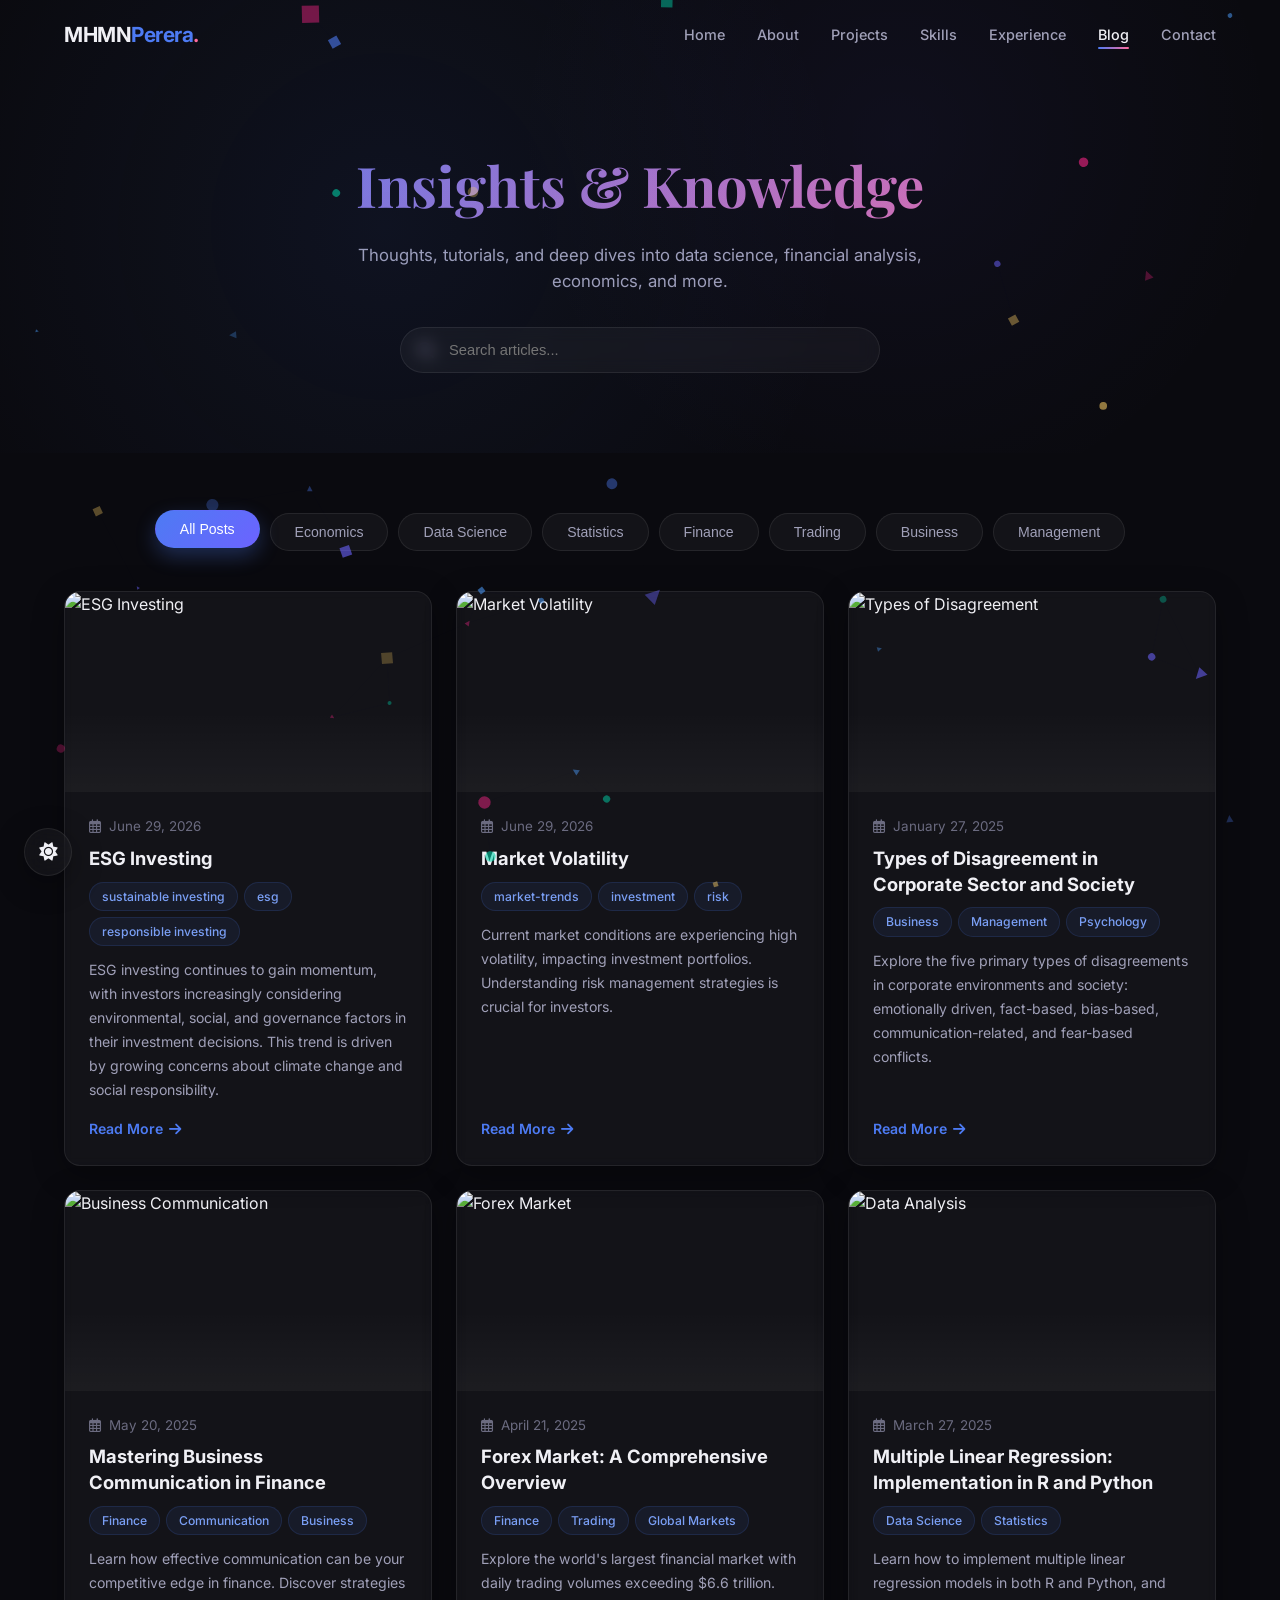
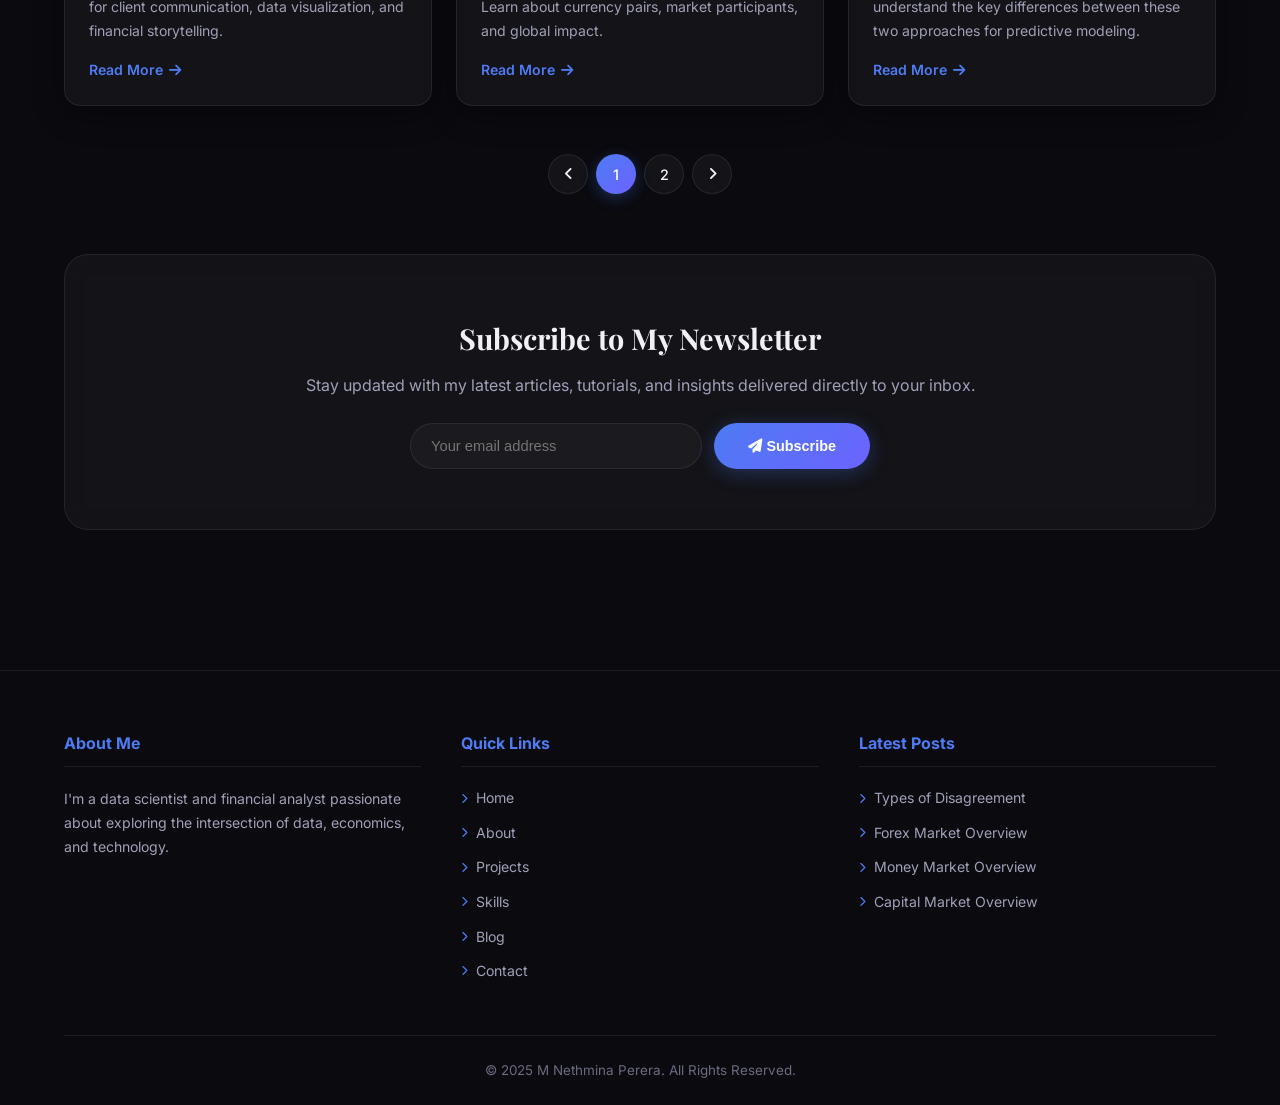
==== commit 3001fff2: "blog: auto-generate new post [skip ci]" ====
--- a/blog.html
+++ b/blog.html
@@ -160,6 +160,21 @@
         </div>
 
         <div class="blog-posts-grid" id="blogPosts">
+          <article class="blog-post-card" data-tags="all finance finance finance">
+            <div class="post-img">
+              <img src="https://images.unsplash.com/photo-1552664730-d307ca884978?w=800&q=80" alt="ESG Investing" loading="lazy">
+            </div>
+            <div class="post-body">
+              <div class="post-date"><i class="far fa-calendar-alt"></i> June 29, 2026</div>
+              <h2><a href="blog/esg-investing-trends.html">ESG Investing</a></h2>
+              <div class="post-tags">
+                <span class="tag">sustainable investing</span><span class="tag">esg</span><span class="tag">responsible investing</span>
+              </div>
+              <p>ESG investing continues to gain momentum, with investors increasingly considering environmental, social, and governance factors in their investment decisions. This trend is driven by growing concerns about climate change and social responsibility.</p>
+              <a href="blog/esg-investing-trends.html" class="read-more">Read More <i class="fas fa-arrow-right"></i></a>
+            </div>
+          </article>
+
 
           <article class="blog-post-card" data-tags="all finance finance finance">
             <div class="post-img">
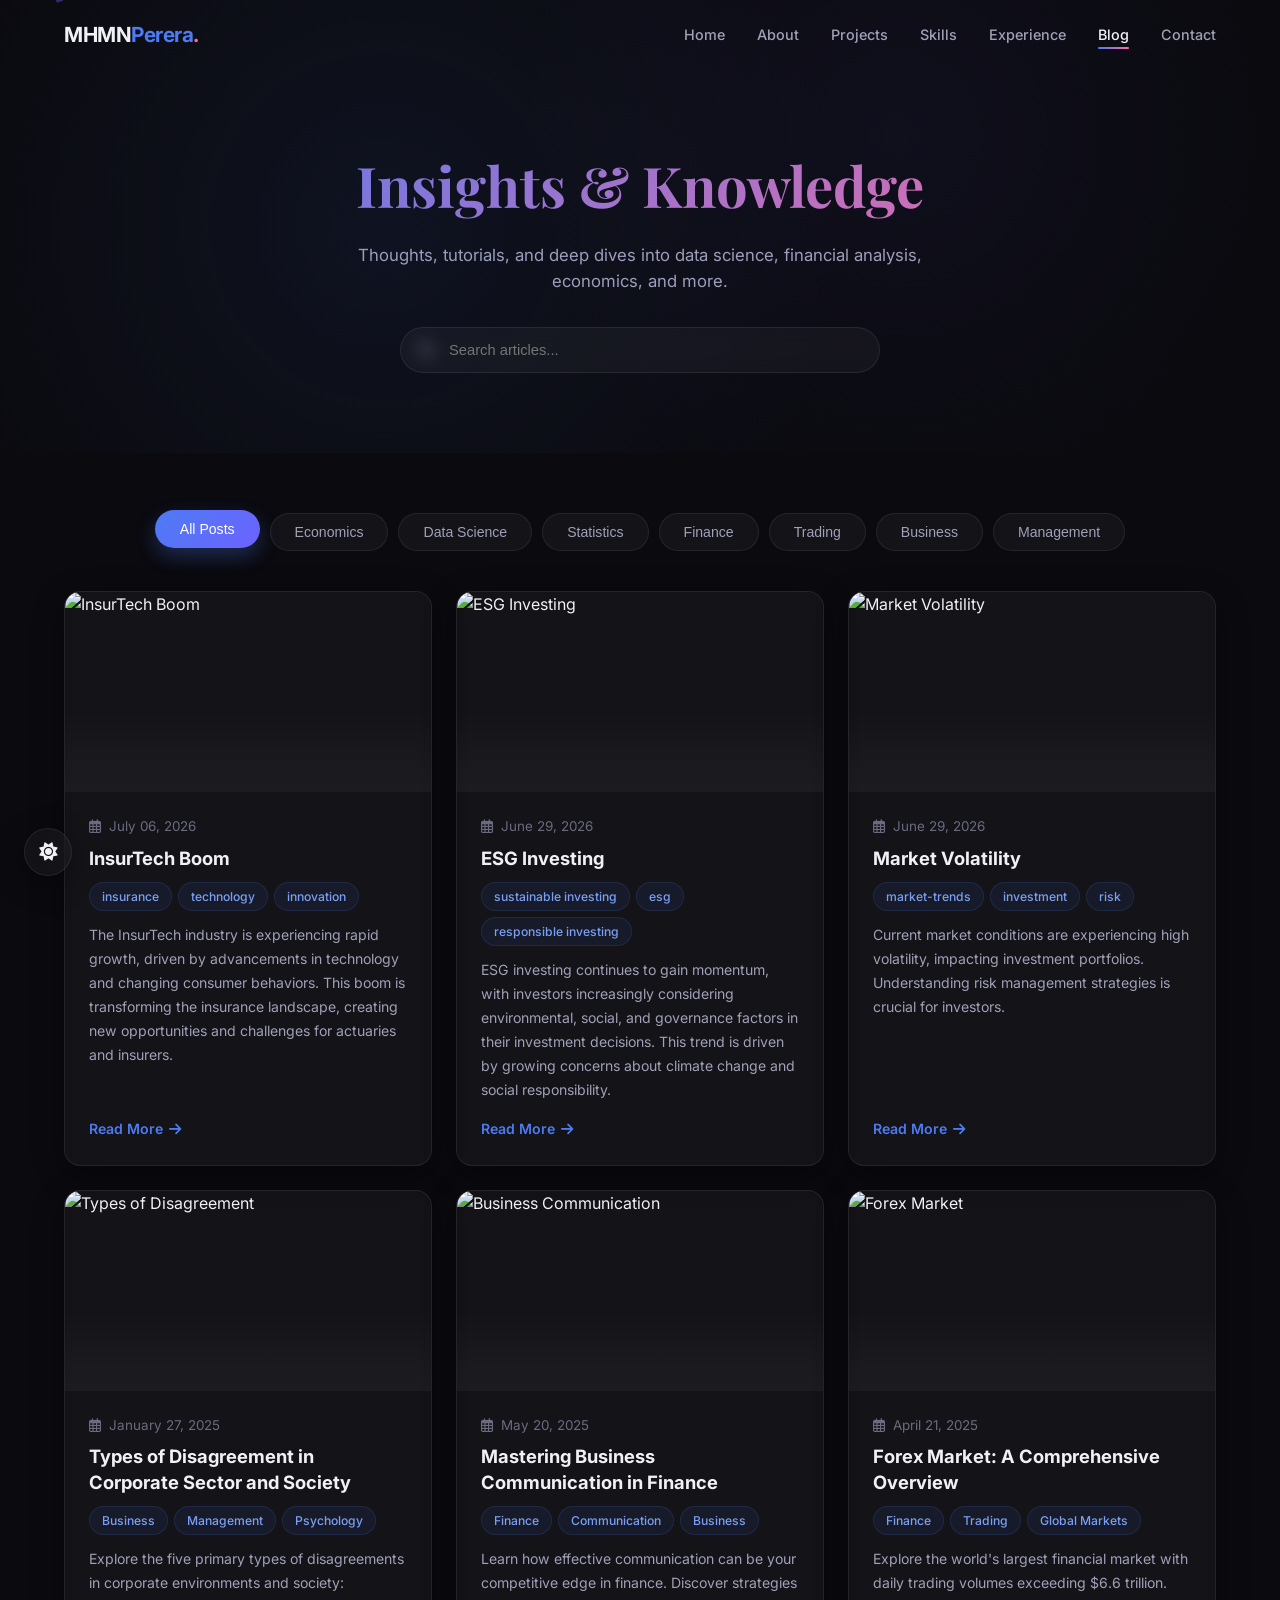
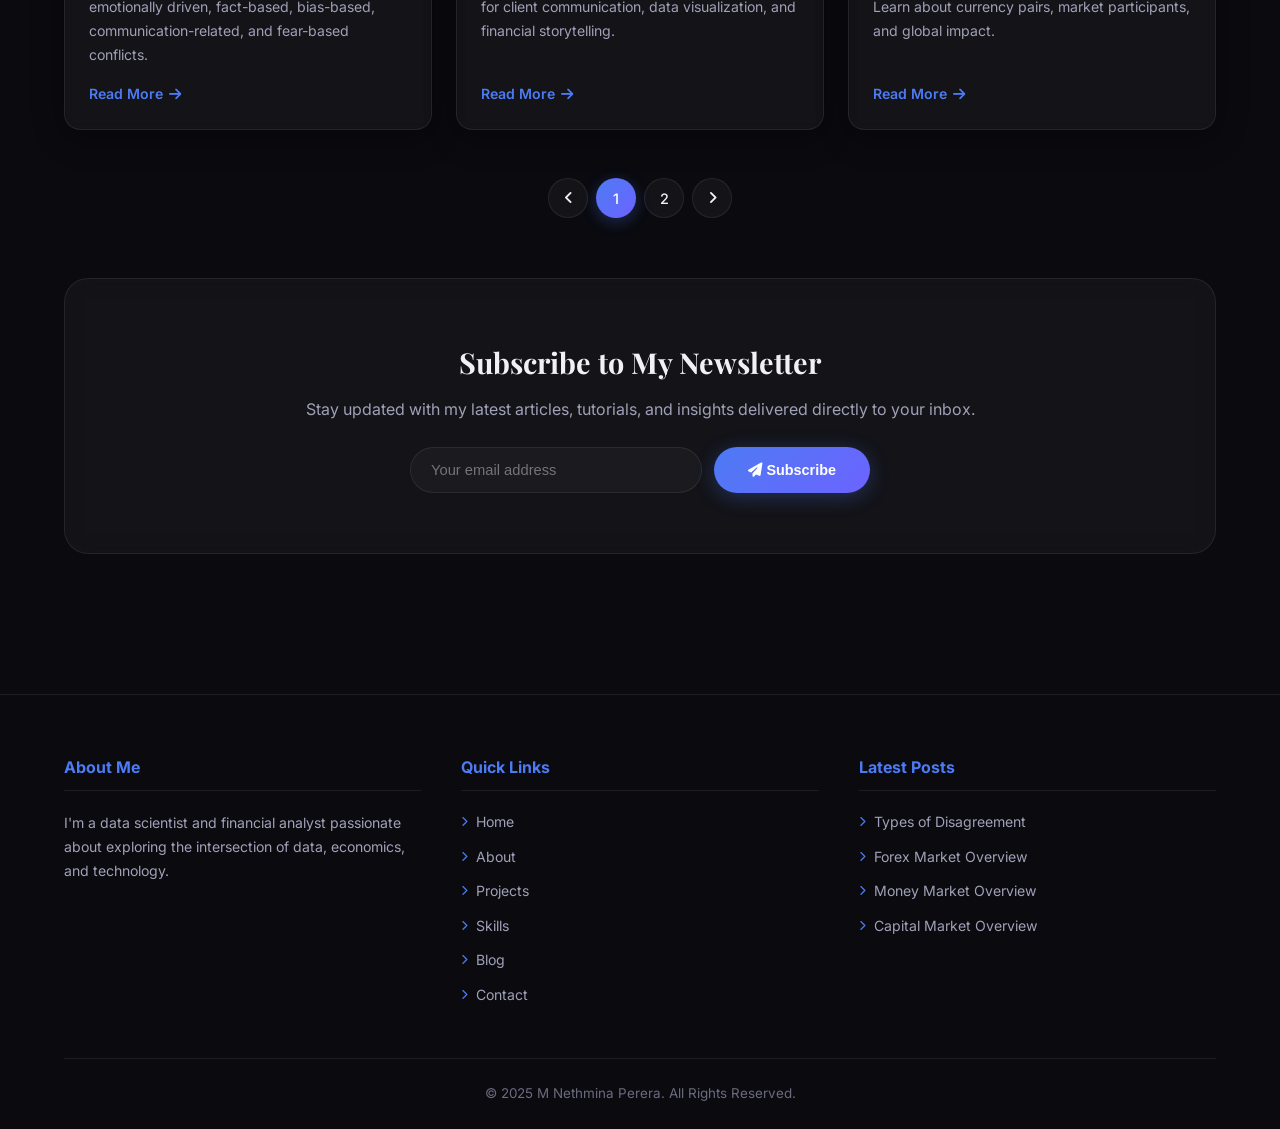
==== commit 4a252789: "blog: auto-generate new post [skip ci]" ====
--- a/blog.html
+++ b/blog.html
@@ -162,6 +162,21 @@
         <div class="blog-posts-grid" id="blogPosts">
           <article class="blog-post-card" data-tags="all finance finance finance">
             <div class="post-img">
+              <img src="https://images.unsplash.com/photo-1551288049-bebda4e38f71?w=800&q=80" alt="InsurTech Boom" loading="lazy">
+            </div>
+            <div class="post-body">
+              <div class="post-date"><i class="far fa-calendar-alt"></i> July 06, 2026</div>
+              <h2><a href="blog/insurtech-boom.html">InsurTech Boom</a></h2>
+              <div class="post-tags">
+                <span class="tag">insurance</span><span class="tag">technology</span><span class="tag">innovation</span>
+              </div>
+              <p>The InsurTech industry is experiencing rapid growth, driven by advancements in technology and changing consumer behaviors. This boom is transforming the insurance landscape, creating new opportunities and challenges for actuaries and insurers.</p>
+              <a href="blog/insurtech-boom.html" class="read-more">Read More <i class="fas fa-arrow-right"></i></a>
+            </div>
+          </article>
+
+          <article class="blog-post-card" data-tags="all finance finance finance">
+            <div class="post-img">
               <img src="https://images.unsplash.com/photo-1552664730-d307ca884978?w=800&q=80" alt="ESG Investing" loading="lazy">
             </div>
             <div class="post-body">
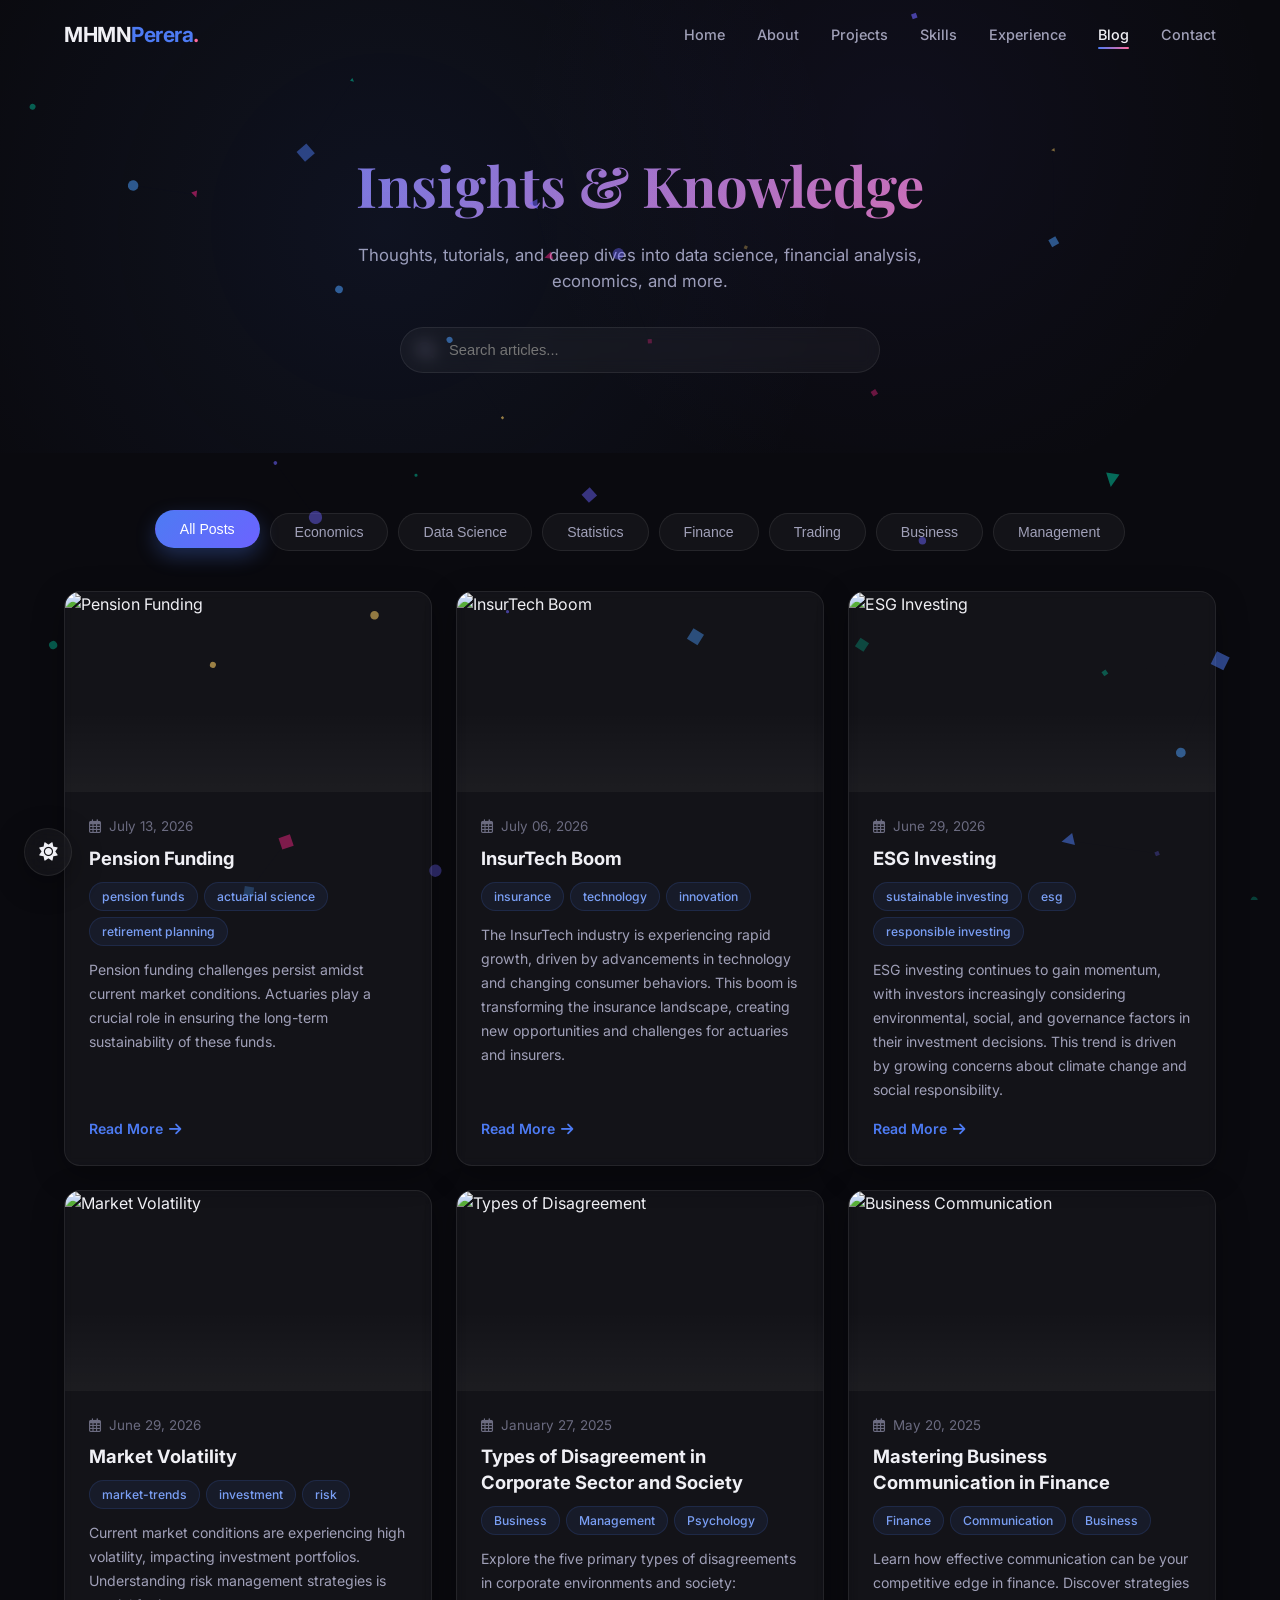
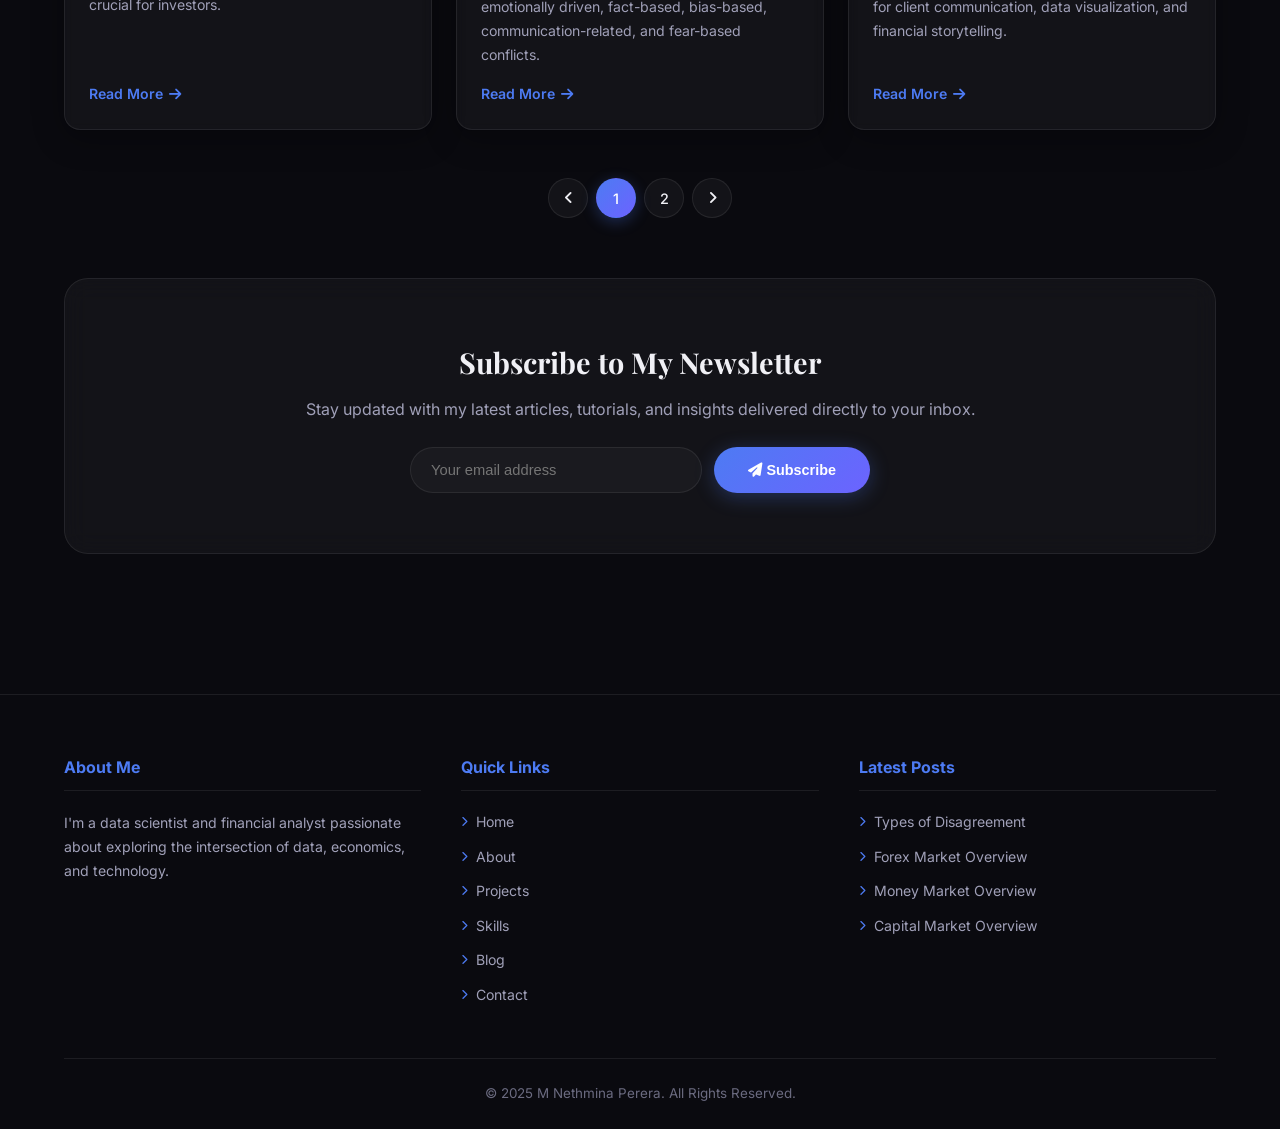
==== commit 86eaac43: "blog: auto-generate new post [skip ci]" ====
--- a/blog.html
+++ b/blog.html
@@ -162,6 +162,21 @@
         <div class="blog-posts-grid" id="blogPosts">
           <article class="blog-post-card" data-tags="all finance finance finance">
             <div class="post-img">
+              <img src="https://images.unsplash.com/photo-1552664730-d307ca884978?w=800&q=80" alt="Pension Funding" loading="lazy">
+            </div>
+            <div class="post-body">
+              <div class="post-date"><i class="far fa-calendar-alt"></i> July 13, 2026</div>
+              <h2><a href="blog/pension-funding-challenges.html">Pension Funding</a></h2>
+              <div class="post-tags">
+                <span class="tag">pension funds</span><span class="tag">actuarial science</span><span class="tag">retirement planning</span>
+              </div>
+              <p>Pension funding challenges persist amidst current market conditions. Actuaries play a crucial role in ensuring the long-term sustainability of these funds.</p>
+              <a href="blog/pension-funding-challenges.html" class="read-more">Read More <i class="fas fa-arrow-right"></i></a>
+            </div>
+          </article>
+
+          <article class="blog-post-card" data-tags="all finance finance finance">
+            <div class="post-img">
               <img src="https://images.unsplash.com/photo-1551288049-bebda4e38f71?w=800&q=80" alt="InsurTech Boom" loading="lazy">
             </div>
             <div class="post-body">
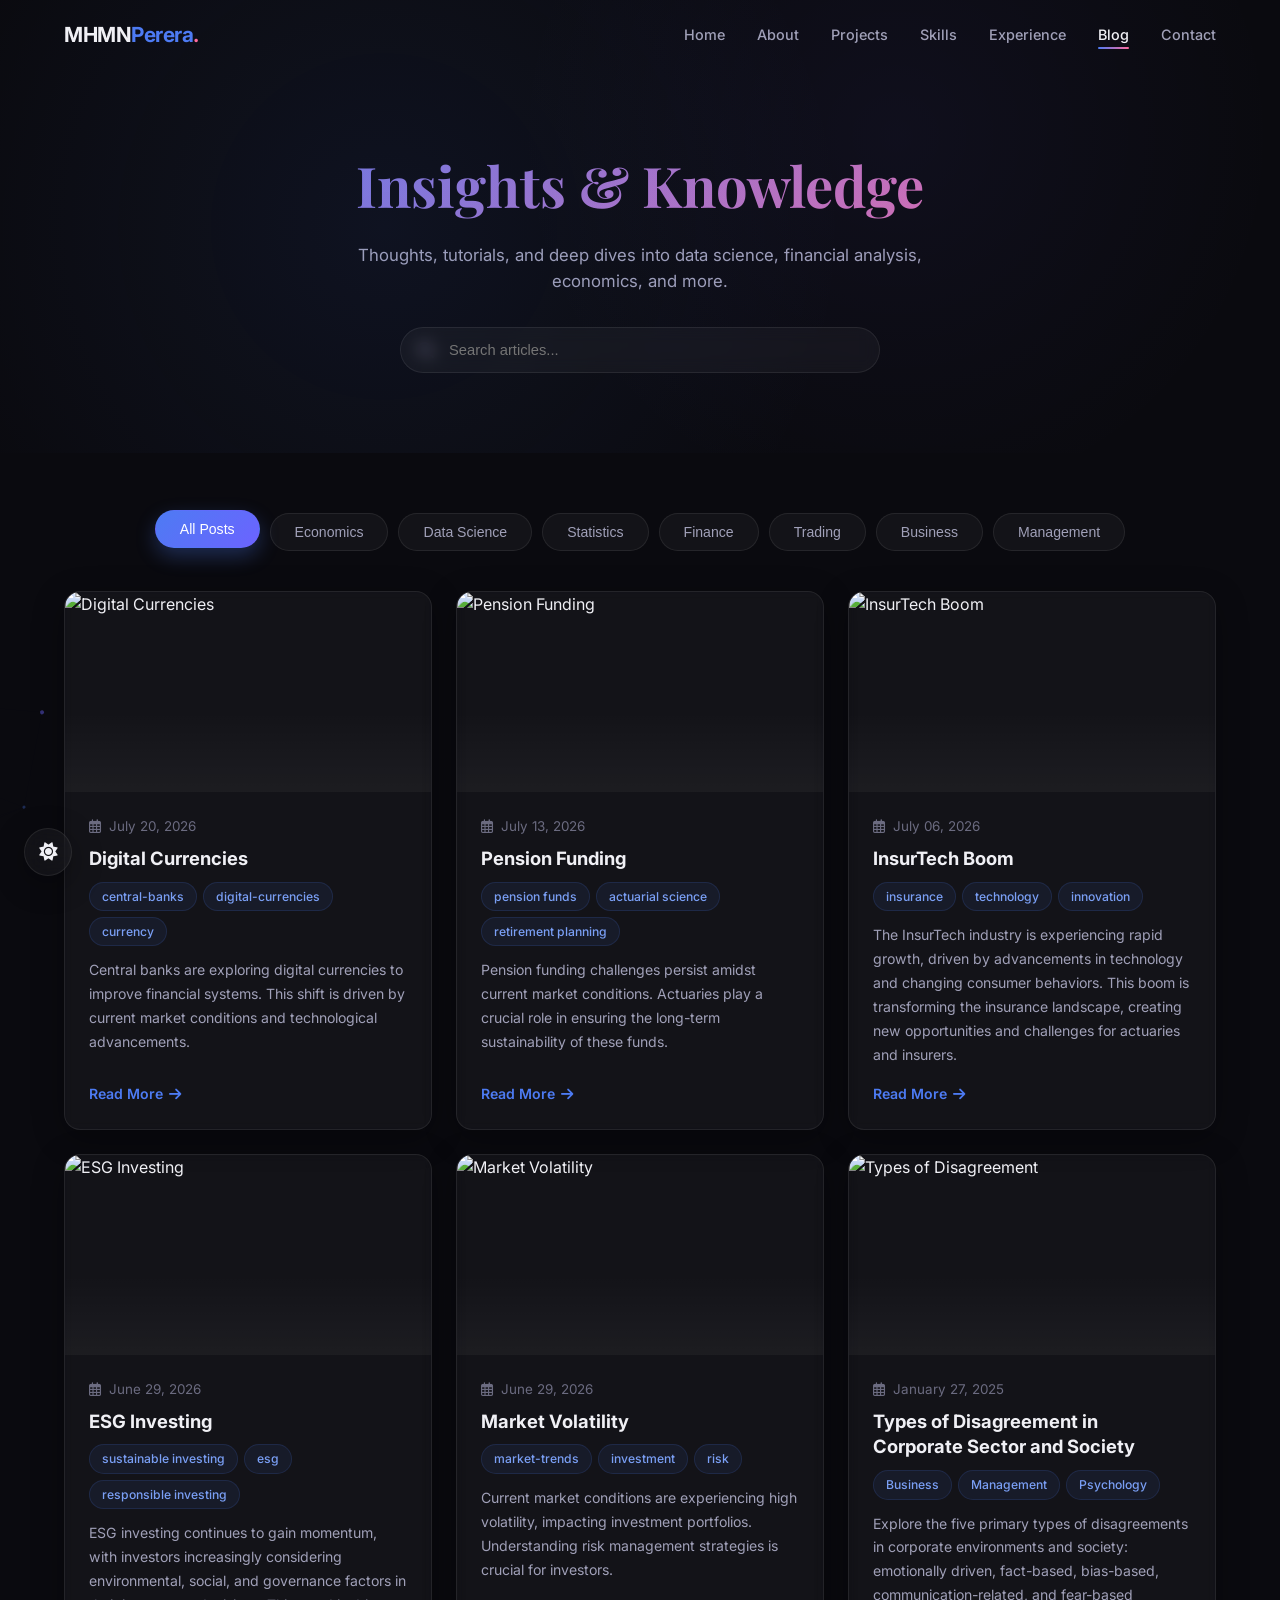
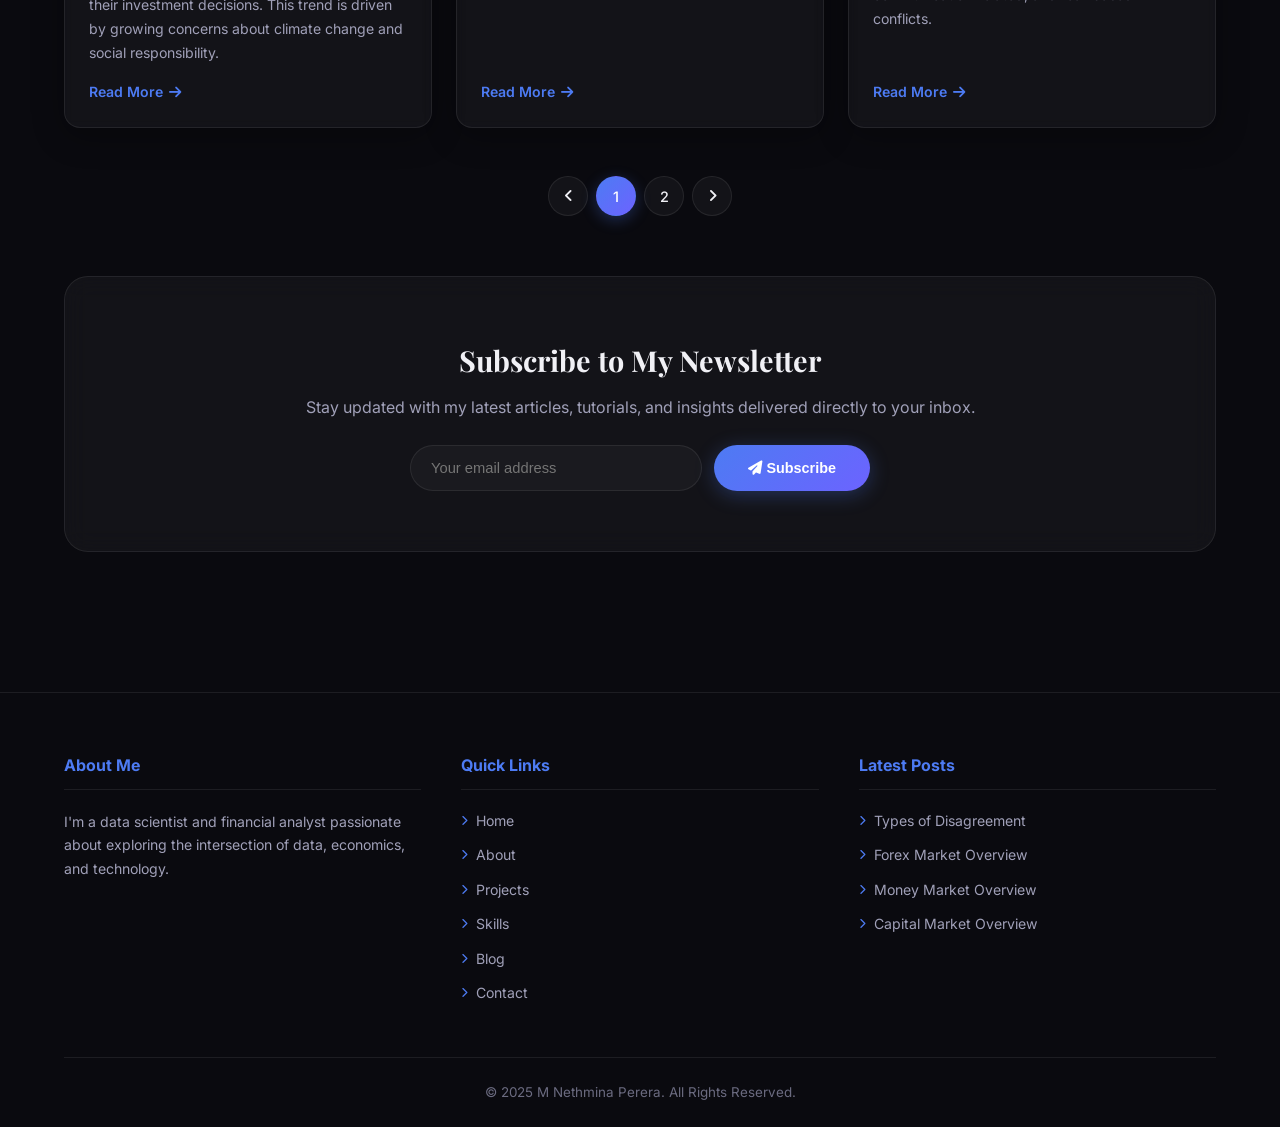
==== commit bdc17e08: "blog: auto-generate new post [skip ci]" ====
--- a/blog.html
+++ b/blog.html
@@ -160,6 +160,21 @@
         </div>
 
         <div class="blog-posts-grid" id="blogPosts">
+          <article class="blog-post-card" data-tags="all finance finance finance">
+            <div class="post-img">
+              <img src="https://images.unsplash.com/photo-1552664730-d307ca884978?w=800&q=80" alt="Digital Currencies" loading="lazy">
+            </div>
+            <div class="post-body">
+              <div class="post-date"><i class="far fa-calendar-alt"></i> July 20, 2026</div>
+              <h2><a href="blog/digital-currencies-and-central-banks.html">Digital Currencies</a></h2>
+              <div class="post-tags">
+                <span class="tag">central-banks</span><span class="tag">digital-currencies</span><span class="tag">currency</span>
+              </div>
+              <p>Central banks are exploring digital currencies to improve financial systems. This shift is driven by current market conditions and technological advancements.</p>
+              <a href="blog/digital-currencies-and-central-banks.html" class="read-more">Read More <i class="fas fa-arrow-right"></i></a>
+            </div>
+          </article>
+
           <article class="blog-post-card" data-tags="all finance finance finance">
             <div class="post-img">
               <img src="https://images.unsplash.com/photo-1552664730-d307ca884978?w=800&q=80" alt="Pension Funding" loading="lazy">
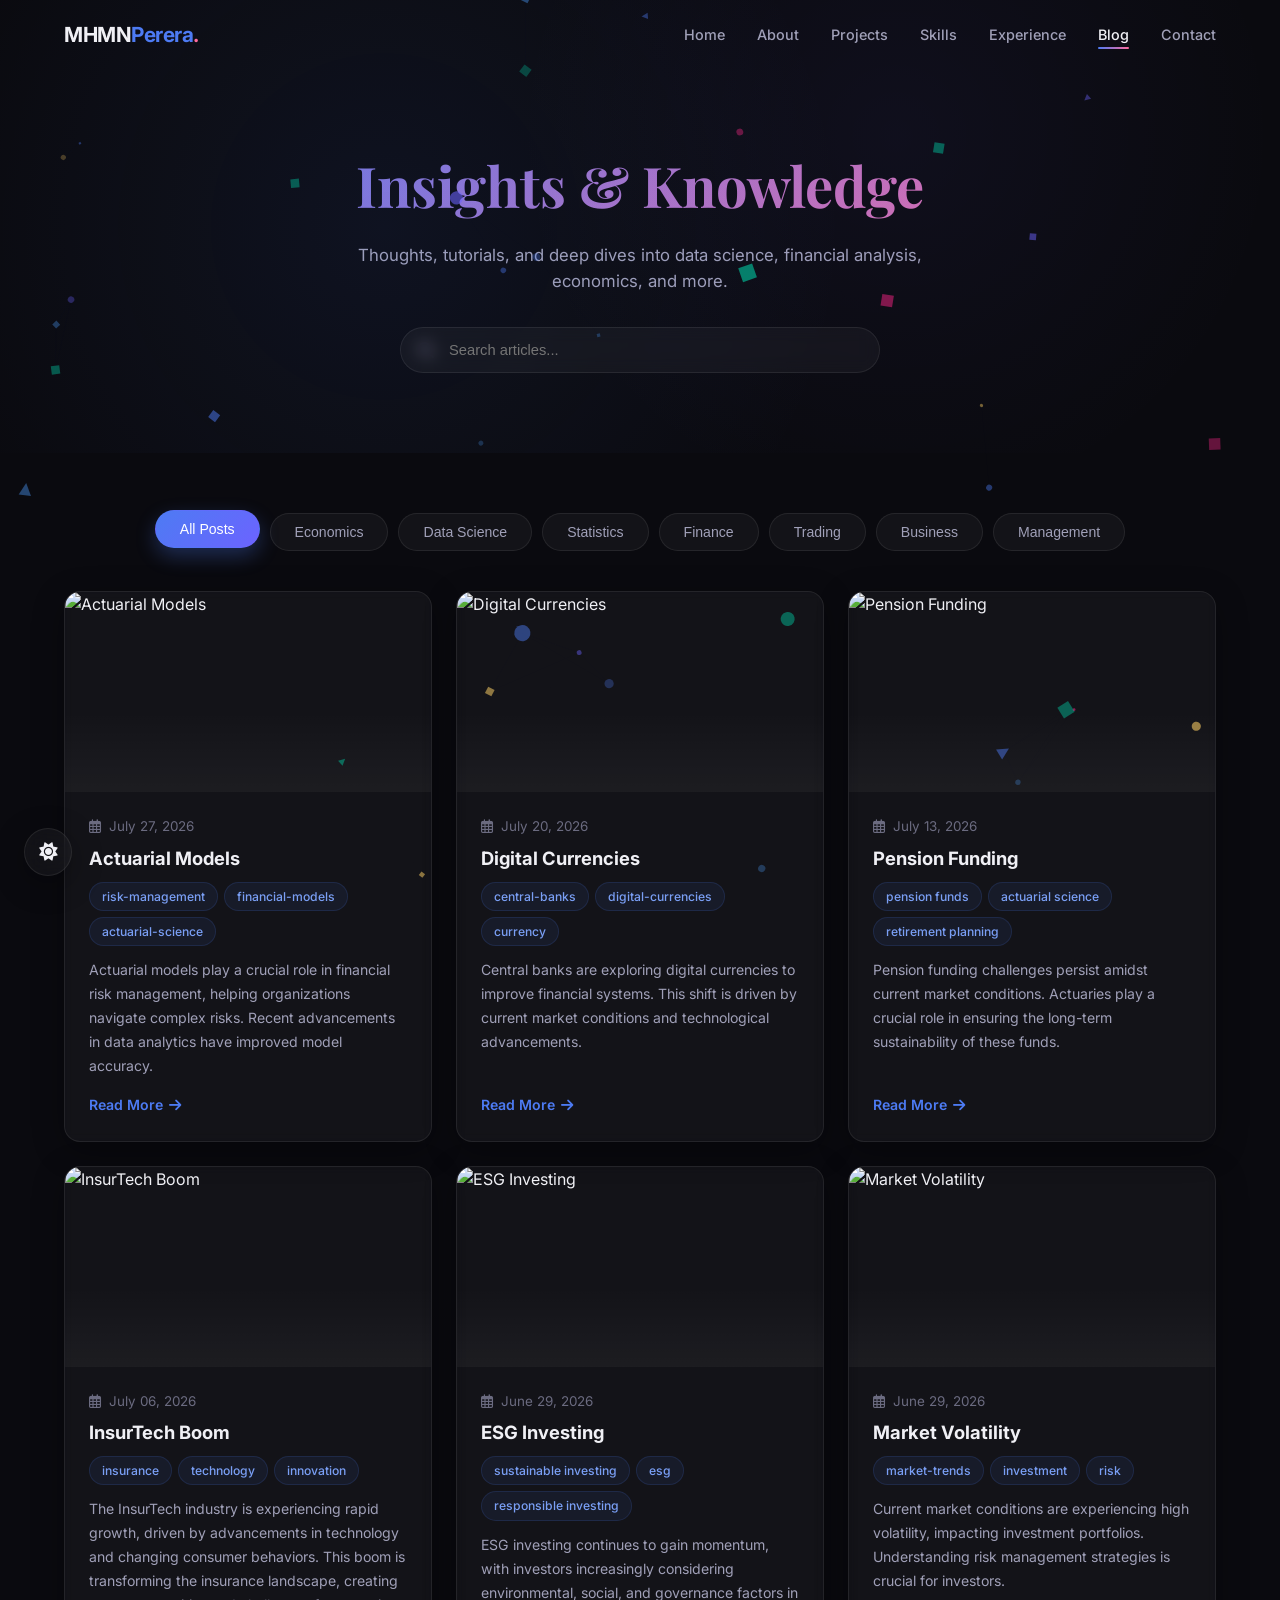
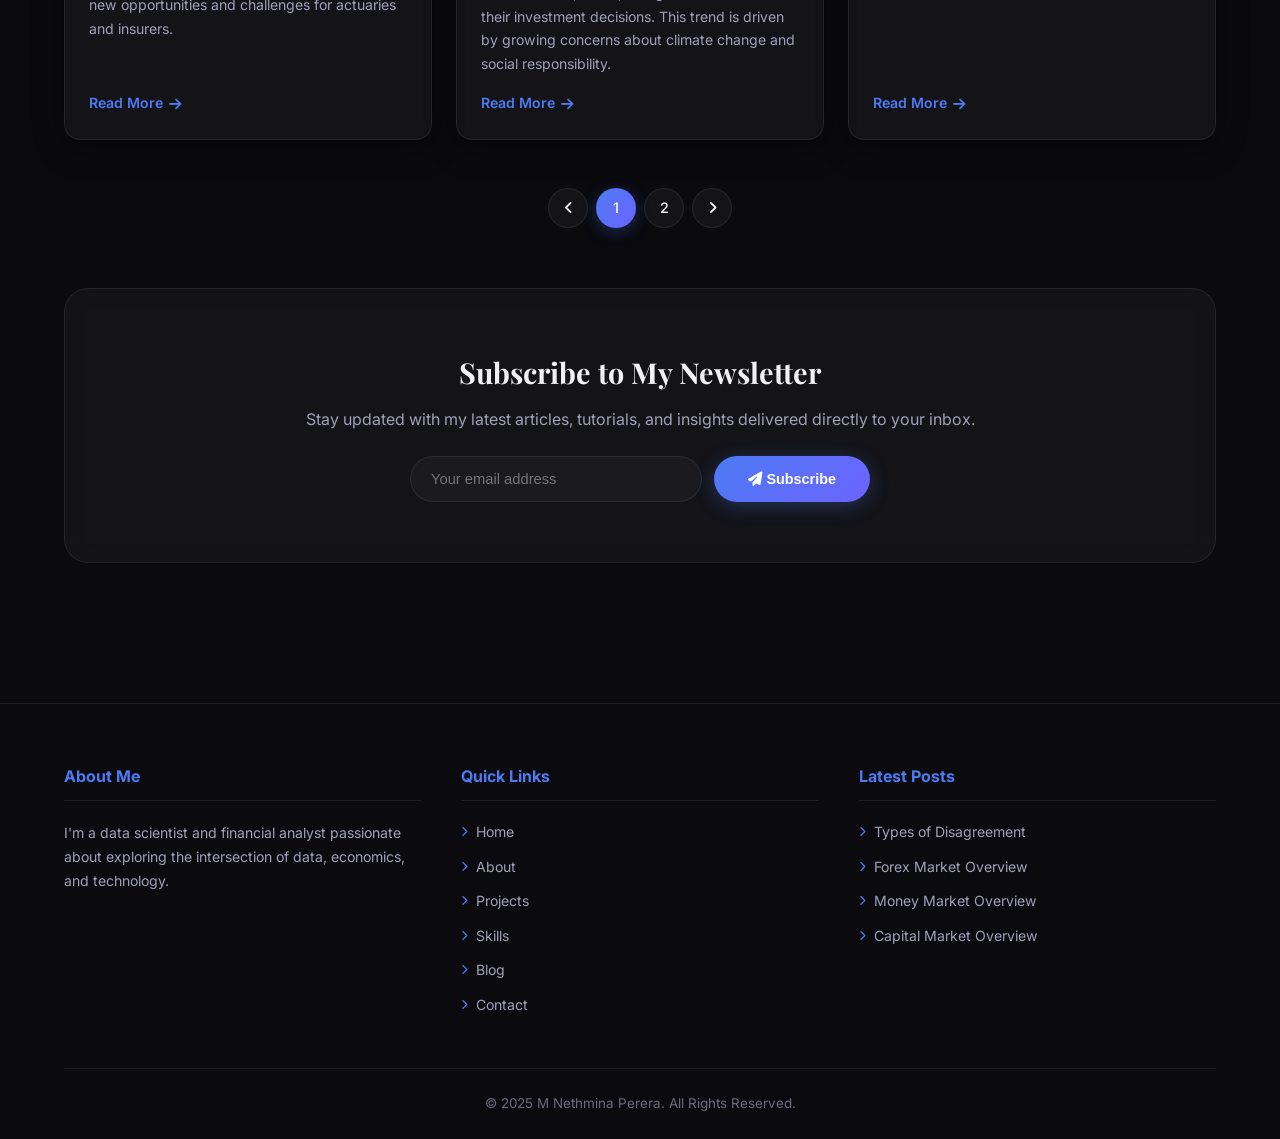
==== commit 2ec3061c: "blog: auto-generate new post [skip ci]" ====
--- a/blog.html
+++ b/blog.html
@@ -160,6 +160,21 @@
         </div>
 
         <div class="blog-posts-grid" id="blogPosts">
+          <article class="blog-post-card" data-tags="all finance finance finance">
+            <div class="post-img">
+              <img src="https://images.unsplash.com/photo-1611974789855-9c2a0a7236a3?w=800&q=80" alt="Actuarial Models" loading="lazy">
+            </div>
+            <div class="post-body">
+              <div class="post-date"><i class="far fa-calendar-alt"></i> July 27, 2026</div>
+              <h2><a href="blog/actuarial-models-in-financial-risk.html">Actuarial Models</a></h2>
+              <div class="post-tags">
+                <span class="tag">risk-management</span><span class="tag">financial-models</span><span class="tag">actuarial-science</span>
+              </div>
+              <p>Actuarial models play a crucial role in financial risk management, helping organizations navigate complex risks. Recent advancements in data analytics have improved model accuracy.</p>
+              <a href="blog/actuarial-models-in-financial-risk.html" class="read-more">Read More <i class="fas fa-arrow-right"></i></a>
+            </div>
+          </article>
+
           <article class="blog-post-card" data-tags="all finance finance finance">
             <div class="post-img">
               <img src="https://images.unsplash.com/photo-1552664730-d307ca884978?w=800&q=80" alt="Digital Currencies" loading="lazy">
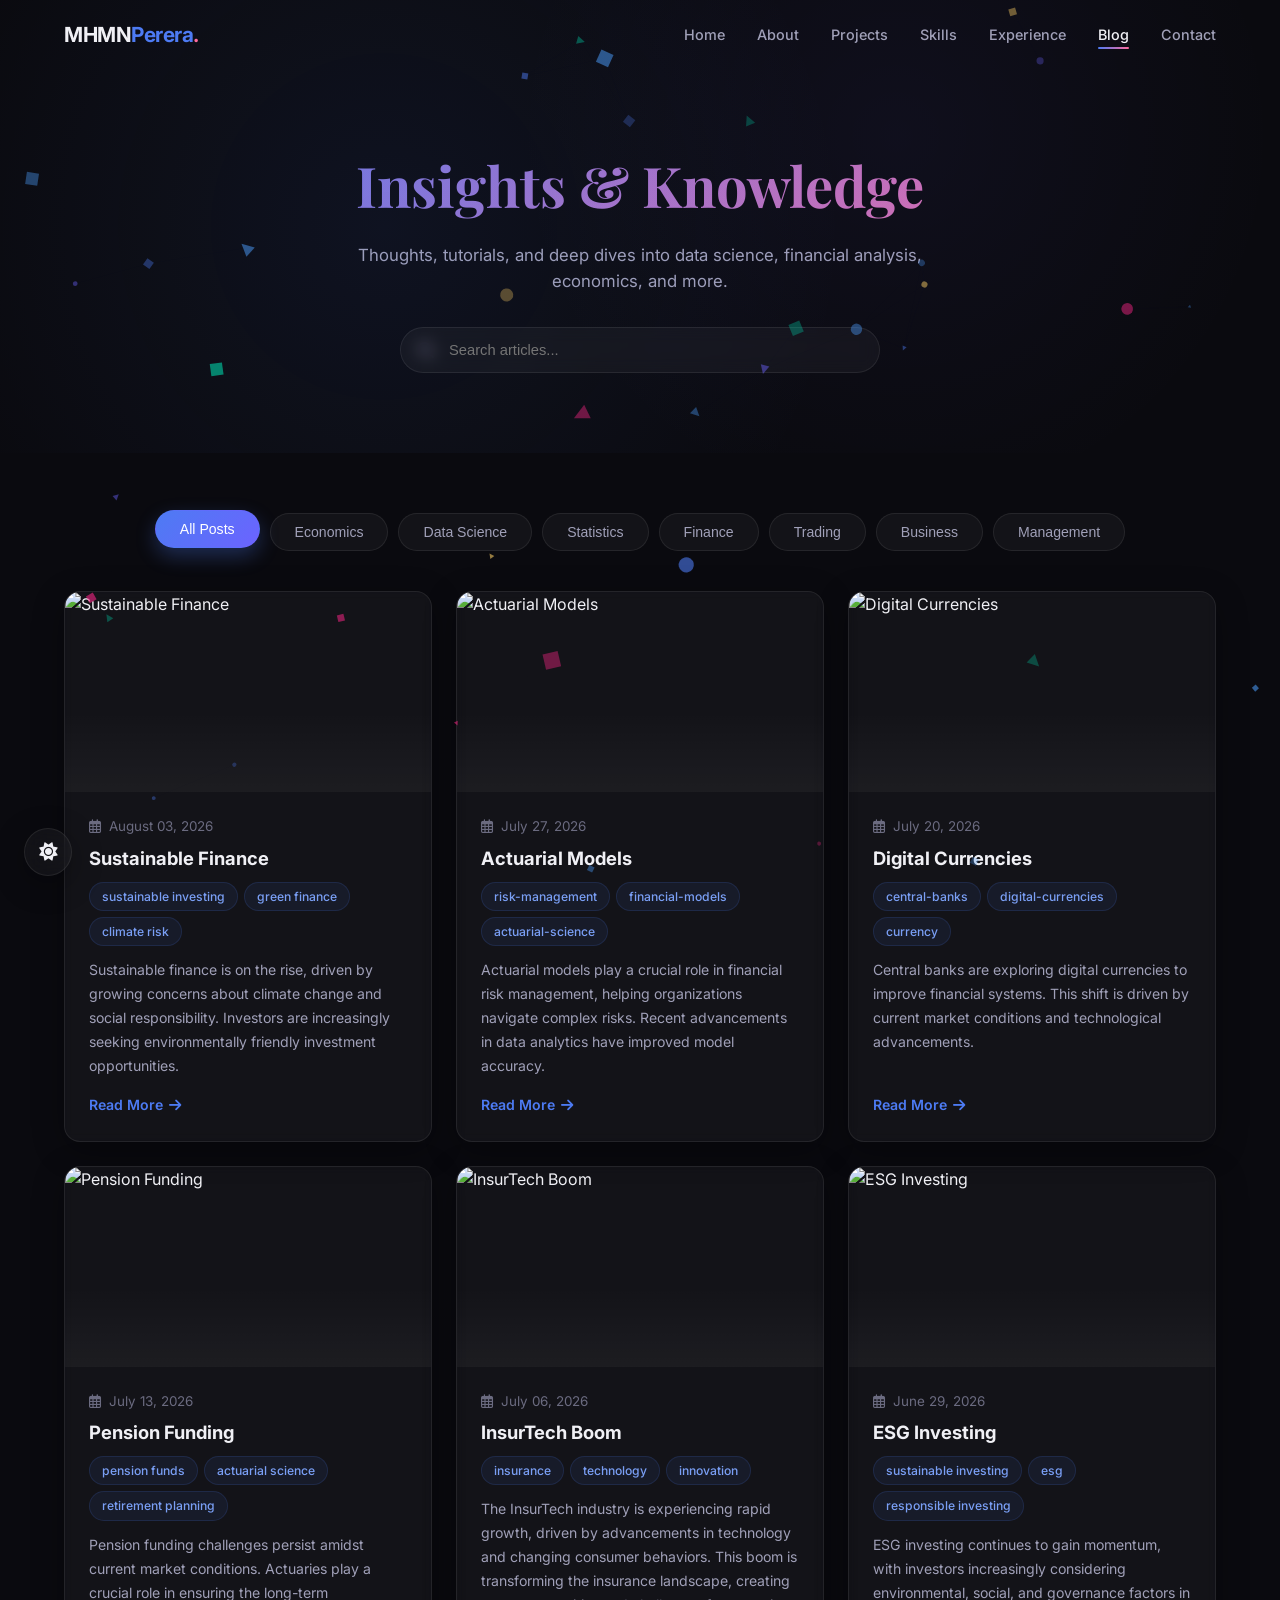
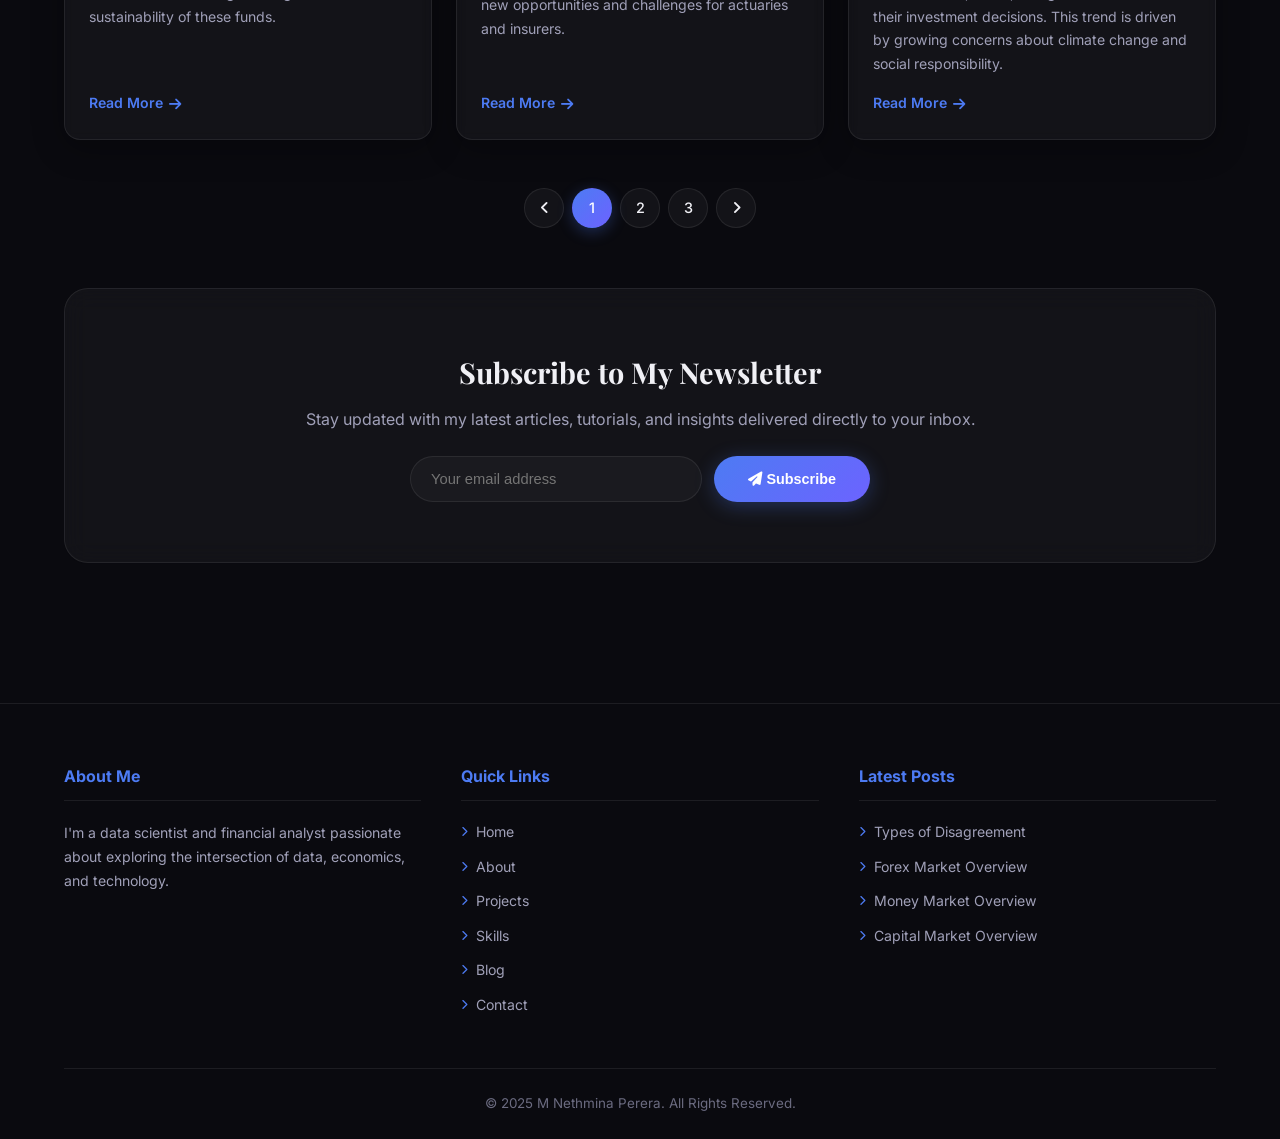
==== commit 619b8b38: "blog: auto-generate new post [skip ci]" ====
--- a/blog.html
+++ b/blog.html
@@ -160,6 +160,21 @@
         </div>
 
         <div class="blog-posts-grid" id="blogPosts">
+          <article class="blog-post-card" data-tags="all finance finance finance">
+            <div class="post-img">
+              <img src="https://images.unsplash.com/photo-1551288049-bebda4e38f71?w=800&q=80" alt="Sustainable Finance" loading="lazy">
+            </div>
+            <div class="post-body">
+              <div class="post-date"><i class="far fa-calendar-alt"></i> August 03, 2026</div>
+              <h2><a href="blog/sustainable-finance-trends.html">Sustainable Finance</a></h2>
+              <div class="post-tags">
+                <span class="tag">sustainable investing</span><span class="tag">green finance</span><span class="tag">climate risk</span>
+              </div>
+              <p>Sustainable finance is on the rise, driven by growing concerns about climate change and social responsibility. Investors are increasingly seeking environmentally friendly investment opportunities.</p>
+              <a href="blog/sustainable-finance-trends.html" class="read-more">Read More <i class="fas fa-arrow-right"></i></a>
+            </div>
+          </article>
+
           <article class="blog-post-card" data-tags="all finance finance finance">
             <div class="post-img">
               <img src="https://images.unsplash.com/photo-1611974789855-9c2a0a7236a3?w=800&q=80" alt="Actuarial Models" loading="lazy">
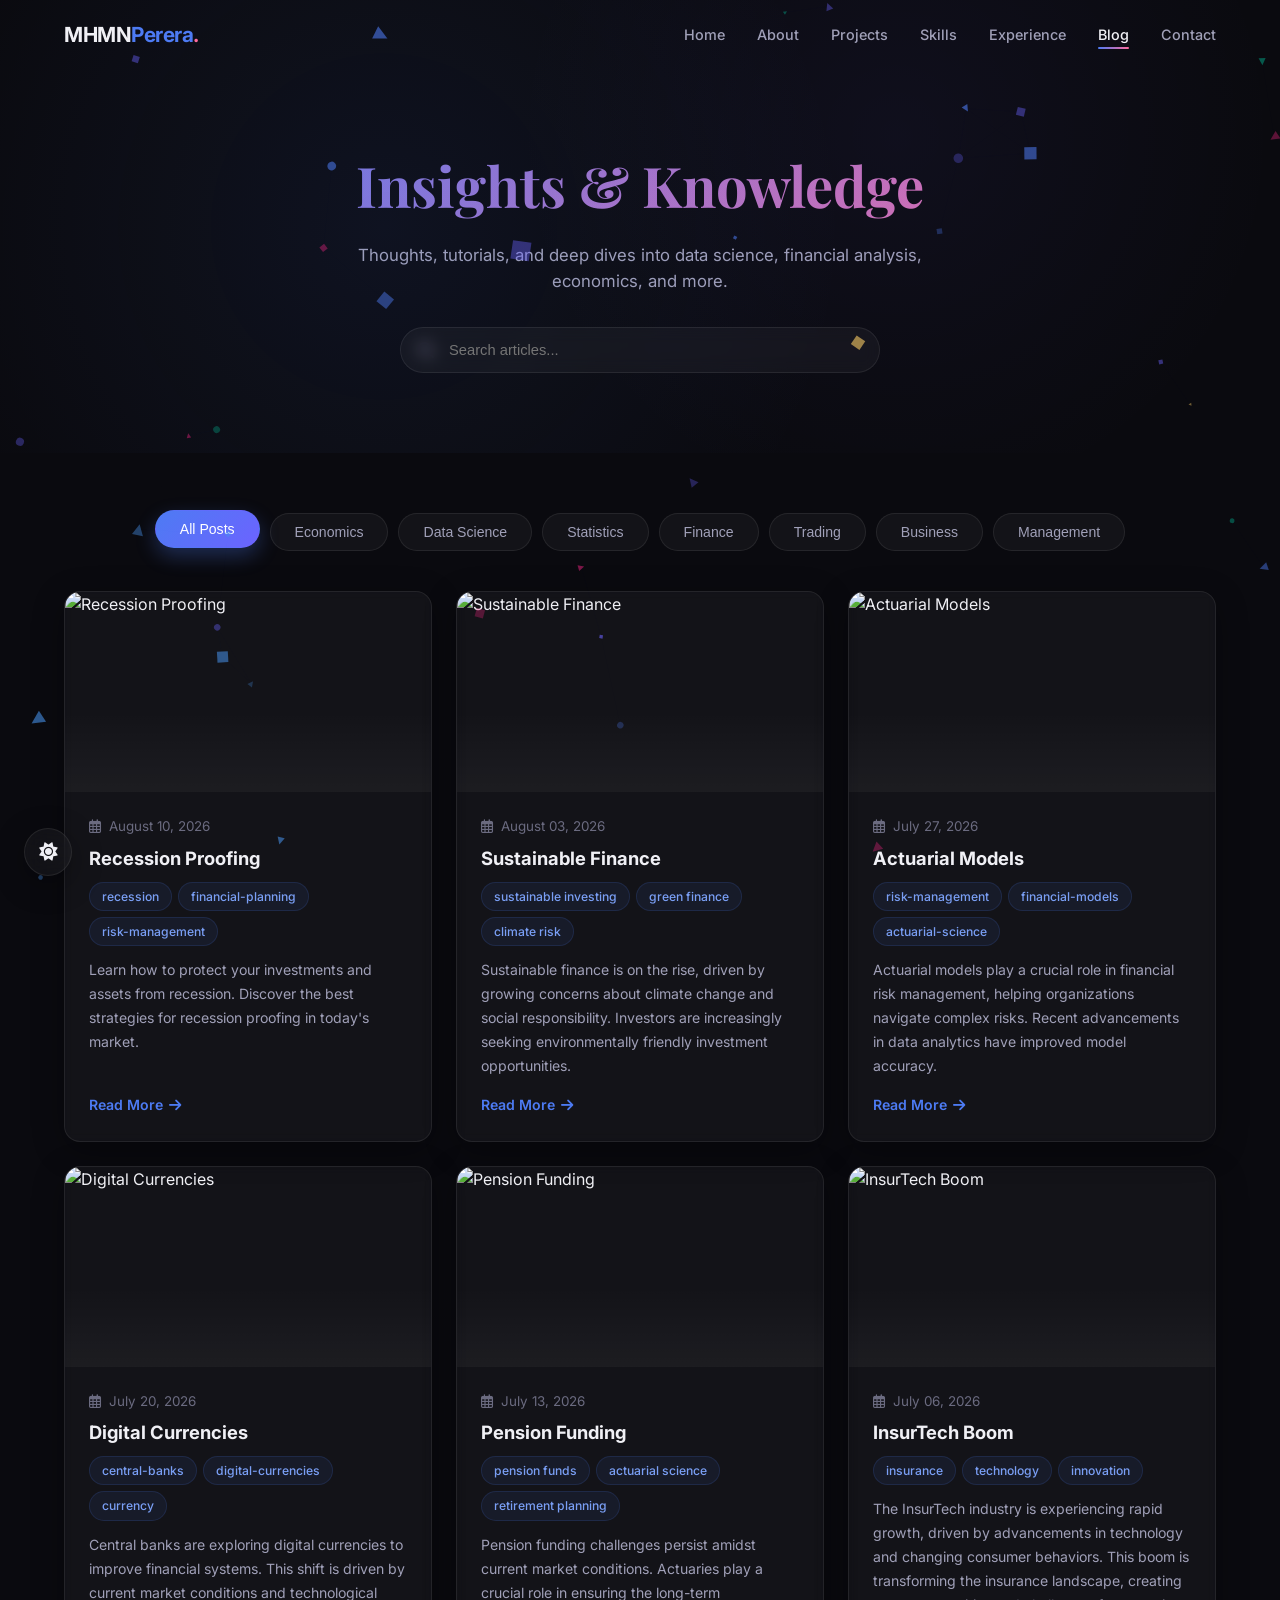
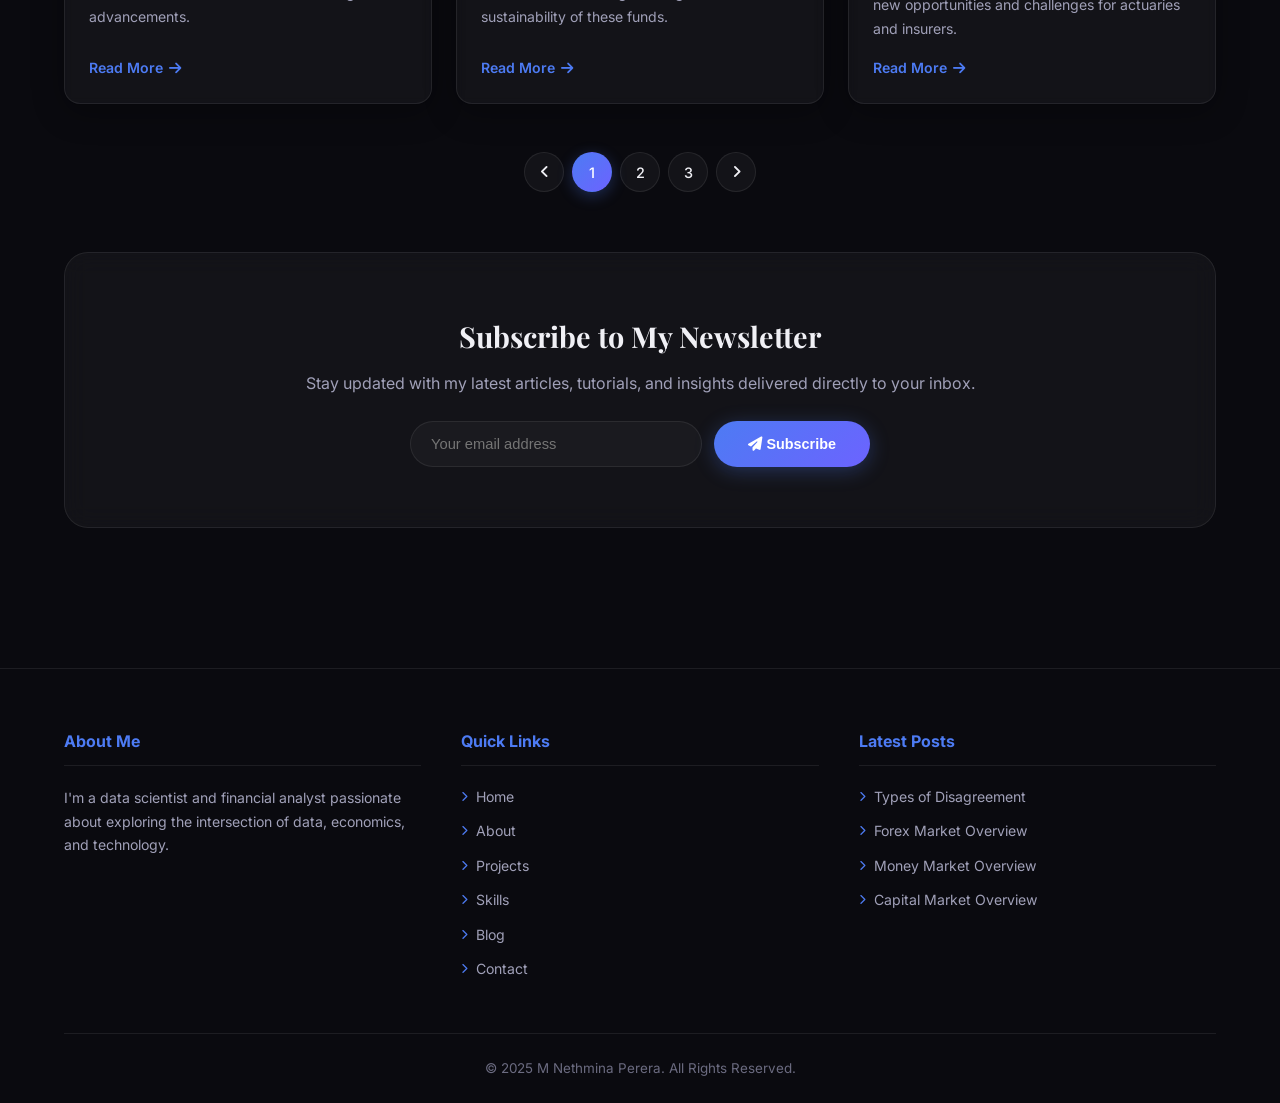
==== commit 16ae0bfb: "blog: auto-generate new post [skip ci]" ====
--- a/blog.html
+++ b/blog.html
@@ -160,6 +160,21 @@
         </div>
 
         <div class="blog-posts-grid" id="blogPosts">
+          <article class="blog-post-card" data-tags="all finance finance finance">
+            <div class="post-img">
+              <img src="https://images.unsplash.com/photo-1567427017947-545c5f8d16ad?w=800&q=80" alt="Recession Proofing" loading="lazy">
+            </div>
+            <div class="post-body">
+              <div class="post-date"><i class="far fa-calendar-alt"></i> August 10, 2026</div>
+              <h2><a href="blog/recession-proofing-strategies.html">Recession Proofing</a></h2>
+              <div class="post-tags">
+                <span class="tag">recession</span><span class="tag">financial-planning</span><span class="tag">risk-management</span>
+              </div>
+              <p>Learn how to protect your investments and assets from recession. Discover the best strategies for recession proofing in today's market.</p>
+              <a href="blog/recession-proofing-strategies.html" class="read-more">Read More <i class="fas fa-arrow-right"></i></a>
+            </div>
+          </article>
+
           <article class="blog-post-card" data-tags="all finance finance finance">
             <div class="post-img">
               <img src="https://images.unsplash.com/photo-1551288049-bebda4e38f71?w=800&q=80" alt="Sustainable Finance" loading="lazy">
